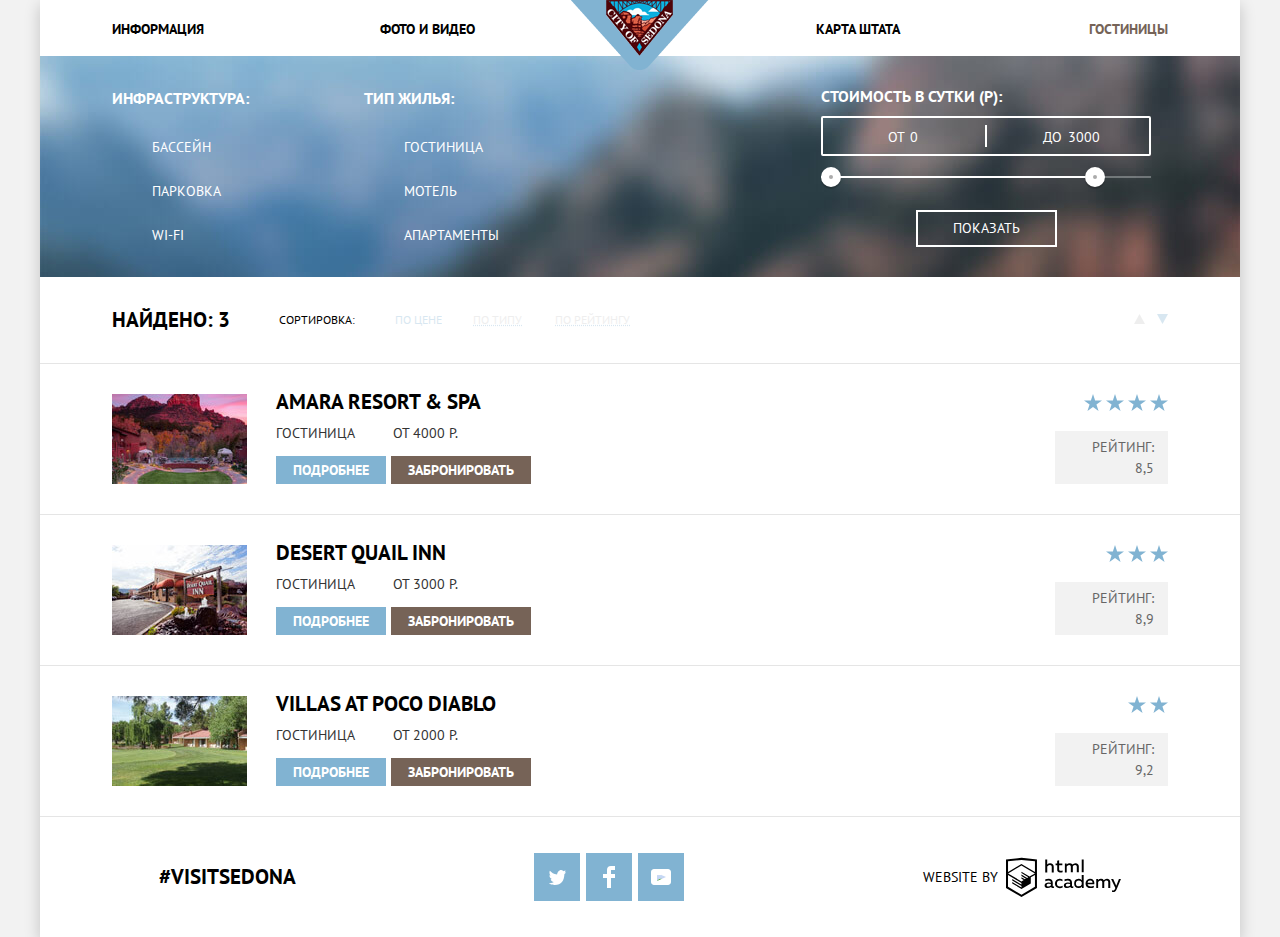
==== hotels.html @ 70ae292f "Декоративные элементы" ====
<!DOCTYPE html>
<html lang="ru">
  <head>
    <meta charset="utf-8">
    <title>HTML Academy: Седона</title>
    <link href="https://fonts.googleapis.com/css?family=PT+Sans:400,700&amp;subset=cyrillic" rel="stylesheet">
    <link href="css/normalize.css" rel="stylesheet">
    <link href="css/style.css" rel="stylesheet">
  </head>
  <body>
    <div class="body-wrapper">
      <header class="main-header">
        <nav class="header-navigation container">
          <div class="main-header-logo-container">
            <a class="main-header-logo" href="index.html">
              <img src="img/headerlogo.png" alt="Логотип Седона" width="138" height="70">
            </a>
          </div>
          <ul class="site-navigation">
            <li><a href="#infromation">Информация</a></li>
            <li><a href="#photo">Фото и видео</a></li>
            <li><a href="#map">Карта штата</a></li>
            <li class="site-navigation-current"><a href="hotels.html">Гостиницы</a></li>
          </ul>
        </nav>
      </header>

    <main class="container">
      <h1 class="visually-hidden">Поиск гостиницы</h1>

      <section class="hotel-filter">
        <h2 class="visually-hidden">Фильтр поиска отелей</h2>
        <form class="hotel-filter-form" action="https://echo.htmlacademy.ru" method="get">
          <fieldset>
            <legend>Инфраструктура:</legend>
            <ul>
              <li class="hotel-filter-option">
                <input class="filter-checkbox visually-hidden" type="checkbox" name="pool" id="filter-pool" checked>
                <label for="filter-pool">Бассейн</label>
              </li>
              <li class="hotel-filter-option">
                <input class="filter-checkbox visually-hidden" type="checkbox" name="parking" id="filter-parking">
                <label for="filter-parking">Парковка</label>
              </li>
              <li class="hotel-filter-option">
                <input class="filter-checkbox visually-hidden" type="checkbox" name="Wi-fi" id="filter-wifi">
                <label for="filter-wifi">Wi-fi</label>
              </li>
            </ul>
          </fieldset>
          <fieldset>
            <legend>Тип жилья:</legend>
            <ul>
              <li class="hotel-filter-option">
                <input class="filter-checkbox visually-hidden" type="checkbox" name="Hotel" id="filter-hotel" checked>
                <label for="filter-hotel">Гостиница</label>
              </li>
              <li class="hotel-filter-option">
                <input class="filter-checkbox visually-hidden" type="checkbox" name="Motel" id="filter-motel" checked>
                <label for="filter-motel">Мотель</label>
              </li>
              <li class="hotel-filter-option">
                <input class="filter-checkbox visually-hidden" type="checkbox" name="Apartments" id="filter-aps" checked>
                <label for="filter-aps">Апартаменты</label>
              </li>
            </ul>
          </fieldset>
          <div class="filter-range">
            <div class="filter-range-title">Стоимость в сутки (р):</div>
            <div class="price-controls">
              <label class="min-price">от <input type="text" name="min-price" value="0"></label>
              <label class="max-price">до <input type="text" name="max-price" value="3000"></label>
            </div>
            <div class="range-controls">
              <div class="scale">
                <div class="bar"></div>
              </div>
              <div class="range-toggle range-toggle-min"></div>
              <div class="range-toggle range-toggle-max"></div>
            </div>
            <button class="btn filter-form-btn" type="submit">Показать</button>
          </div>
        </form>
      </section>

      <section class="hotel-results">
        <div class="sorting-wrapper">
        <h2>Найдено: 3</h2>
        <p class="sorting">Сортировка:</p>
        <ul class="hotel-sorting">
          <li class="hotel-sorting-current"><a href="#">По цене</a></li>
          <li><a href="#">По типу</a></li>
          <li><a href="#">По рейтингу</a></li>
          <li><a class="updown" href="#"><svg xmlns="http://www.w3.org/2000/svg" width="11" height="10" viewBox="0 0 11 10"><path d="M5.5 0L0 10h11z"/></svg></a></li>
          <li><a class="updown hotel-sorting-current" href="#"><svg xmlns="http://www.w3.org/2000/svg" width="11" height="10" viewBox="0 0 11 10"><path d="M5.5 10L0 0h11"/></svg></a></li>
        </ul>
        </div>
        <ul class="hotel-results-list">
          <li class="hotel-results-item">
              <img src="img/amara.jpg" alt="Amara resort & spa" width="135" height="90">
              <div class="hotel-results-column">
              <h3 class="hotel-results-name"><a href="#">Amara resort & spa</a></h3>
              <p class="hotel-price">Гостиница <span class="hotel-results-price">от 4000 Р.</span></p>
              <a class="btn btn-info" href="#">Подробнее</a>
              <a class="btn btn-order" href="#">Забронировать</a>
            </div>
            <div class="hotel-results-column">
              <p class="rating">Рейтинг: 8,5</p>
              <ul class="stars">
                <li><img src="img/star.svg" alt="star" width="18" height="17"></li>
                <li><img src="img/star.svg" alt="star" width="18" height="17"></li>
                <li><img src="img/star.svg" alt="star" width="18" height="17"></li>
                <li><img src="img/star.svg" alt="star" width="18" height="17"></li>
              </ul>
            </div>
          </li>
          <li class="hotel-results-item">
              <img src="img/desertquail.jpg" alt="Desert quail inn" width="135" height="90">
            <div class="hotel-results-column">
              <h3 class="hotel-results-name"><a href="#">Desert quail inn</a></h3>
              <p class="hotel-price">Гостиница <span class="hotel-results-price">от 3000 Р.</span></p>
              <a class="btn btn-info" href="#">Подробнее</a>
              <a class="btn btn-order" href="#">Забронировать</a>
            </div>
            <div class="hotel-results-column">
              <p class="rating">Рейтинг: 8,9</p>
              <ul class="stars">
                <li><img src="img/star.svg" alt="star" width="18" height="17"></li>
                <li><img src="img/star.svg" alt="star" width="18" height="17"></li>
                <li><img src="img/star.svg" alt="star" width="18" height="17"></li>
              </ul>
            </div>
          </li>
          <li class="hotel-results-item">
              <img src="img/pocodiablo.jpg" alt="Villas at poco diablo" width="135" height="90">
            <div class="hotel-results-column">
              <h3 class="hotel-results-name"><a href="#">Villas at poco diablo</a></h3>
              <p class="hotel-price">Гостиница <span class="hotel-results-price">от 2000 Р.</span></p>
              <a class="btn btn-info" href="#">Подробнее</a>
              <a class="btn btn-order" href="#">Забронировать</a>
            </div>
            <div class="hotel-results-column">
              <p class="rating">Рейтинг: 9,2</p>
              <ul class="stars">
                <li><img src="img/star.svg" alt="star" width="18" height="17"></li>
                <li><img src="img/star.svg" alt="star" width="18" height="17"></li>
              </ul>
            </div>
          </li>
        </ul>
      </section>
    </main>

    <footer class="main-footer inner-footer">
      <div class="container">
      <div class="footer-item"><p class="footer-hashtag">#visitsedona</p></div>
      <div class="footer-social footer-item">
        <ul class="footer-social-list">
          <li><a class="btn social-btn" href="#"><span class="visually-hidden">twitter</span><svg xmlns="http://www.w3.org/2000/svg" xmlns:xlink="http://www.w3.org/1999/xlink" width="17" height="15" viewBox="0 0 17 15">
            <path d="M10.95.144c1.685-.496 2.984.27 3.577 1.179.673-.231 1.331-.481 2.011-.708a2.345 2.345 0 0 1-.857 1.768c.685.17 1.304-.491 1.304-.491-.169 1-1.006
             1.788-1.563 2.024-.231 6.75-3.175 11.217-10.077 11.082h-.446c-.41 0-4.164-.46-4.898-1.887 2.271.196 3.893-.422 4.693-1.177-.96-.3-2.679-.477-2.979-2.95.349.106.564.228
              1.19.119C1.705 8.247.374 7.53.448 5.33c.285.328 1.067.536 1.34.472C1.085 5.561-.182 2.442.894.85c1.818 1.854 3.735 3.606 7.152 3.773C8.254 2.33 9.183.793 10.95.144z"/></svg></a>
          </li>
          <li><a class="btn social-btn" href="#"><span class="visually-hidden">facebook</span><svg xmlns="http://www.w3.org/2000/svg" width="12" height="22" viewBox="0 0 12 22">
            <path d="M12 4V0H8a4 4 0 0 0-4 4v4H0v4h4v10h4V12h4V8H8V4h4z"/></svg></a>
          </li>
          <li>
            <a class="btn social-btn" href="#"><span class="visually-hidden">youtube</span><svg version="1.1" id="Layer_1" xmlns="http://www.w3.org/2000/svg"
               xmlns:xlink="http://www.w3.org/1999/xlink" x="0px" y="0px"
               width="20px" height="16px" viewBox="0 0 20 16" enable-background="new 0 0 20 16" xml:space="preserve">
            <image overflow="visible" enable-background="new    " width="20" height="16" xlink:href="youtube.png" >
            </image>
            <path d="M17,0H3C1.35,0,0,1.35,0,3v10c0,1.65,1.35,3,3,3h14c1.65,0,3-1.35,3-3V3C20,1.35,18.65,0,17,0z
               M6.027,11.998V4.002L15.014,8L6.027,11.998z"/>
            </svg></a>
          </li>
        </ul>
      </div>
      <div class"footer-item">
        <p class="footer-copyright">
        <b>Website by</b>
        <a class="main-footer-logo" href="https://htmlacademy.ru/intensive/htmlcss"><span class="visually-hidden">htmlacademy</span>
          <svg id="Layer_1" data-name="Layer 1" xmlns="http://www.w3.org/2000/svg" width="115" height="41" viewBox="0 0 108.08 36.85"><title>logo-htmlacademy-small1</title><path d="M44.61,26.88a2,2,0,0,0,.55-0.1v1.33a3.25,3.25,0,0,1-1.18.21,1.67,1.67,0,0,1-1.67-1,4.84,4.84,0,0,1-3.14,1.08c-1.51,0-2.91-.83-2.91-2.55,0-2.13,2-2.79,3.71-2.79a11.08,11.08,0,0,1,2.17.25v-0.3c0-1-.76-1.77-2.19-1.77a7.42,7.42,0,0,0-3,.64v-1.7a10.21,10.21,0,0,1,3.19-.55c2.36,0,3.81,1.12,3.81,3.65v3a0.54,0.54,0,0,0,.49.59h0.17Zm-6.44-1.13A1.35,1.35,0,0,0,39.63,27h0.11a3.39,3.39,0,0,0,2.41-1V24.58a9.72,9.72,0,0,0-1.81-.21c-1,0-2.16.33-2.16,1.38h0Zm12.36-6.11a5,5,0,0,1,2.57.64V22a4.08,4.08,0,0,0-2.3-.7,2.75,2.75,0,1,0,0,5.49,5,5,0,0,0,2.43-.64v1.71a6.27,6.27,0,0,1-2.76.57A4.21,4.21,0,0,1,46,24.51q0-.21,0-0.41a4.32,4.32,0,0,1,4.18-4.46h0.38Zm12.17,7.24a2,2,0,0,0,.55-0.1v1.33a3.25,3.25,0,0,1-1.18.21,1.67,1.67,0,0,1-1.67-1,4.84,4.84,0,0,1-3.14,1.08c-1.51,0-2.91-.83-2.91-2.55,0-2.13,2-2.79,3.71-2.79a11.08,11.08,0,0,1,2.17.25v-0.3c0-1-.76-1.77-2.19-1.77a7.42,7.42,0,0,0-3,.64v-1.7a10.21,10.21,0,0,1,3.19-.55c2.36,0,3.81,1.12,3.81,3.65v3a0.54,0.54,0,0,0,.49.59h0.17Zm-6.44-1.13A1.35,1.35,0,0,0,57.73,27h0.11a3.39,3.39,0,0,0,2.41-1V24.58a9.72,9.72,0,0,0-1.81-.21c-1.06,0-2.16.33-2.16,1.38h0ZM73,16V28.2H71.35V26.88a3.88,3.88,0,0,1-3.19,1.54,4.4,4.4,0,0,1,0-8.78,3.81,3.81,0,0,1,3,1.3V16H73Zm-4.53,5.22a2.76,2.76,0,1,0,0,5.52A2.86,2.86,0,0,0,71.15,25V23A2.91,2.91,0,0,0,68.49,21.27ZM79,19.64c3.31,0,4.46,2.68,3.92,5.09H76.7c0.21,1.5,1.67,2.11,3.19,2.11a6.11,6.11,0,0,0,2.64-.59v1.6a7.14,7.14,0,0,1-3,.57C77,28.42,74.78,27,74.78,24a4.18,4.18,0,0,1,4-4.39H79Zm0.09,1.54a2.28,2.28,0,0,0-2.44,2.1v0.06H81.3A2,2,0,0,0,79.13,21.18Zm5.73,7V19.87h1.65v1a3.81,3.81,0,0,1,2.78-1.27A2.86,2.86,0,0,1,91.89,21a4.12,4.12,0,0,1,2.91-1.33A3.06,3.06,0,0,1,98,23V28.2h-1.9V23.05a1.59,1.59,0,0,0-1.42-1.75H94.42a2.8,2.8,0,0,0-2.07,1.12V28.2h-1.9V23.05A1.59,1.59,0,0,0,89,21.31H88.8a3,3,0,0,0-2.21,1.29v5.63H84.86Zm21.31-8.33h1.9l-3.91,9.46c-0.9,2.17-2.09,2.86-3.35,2.86a4.76,4.76,0,0,1-1.1-.14V30.46a2.86,2.86,0,0,0,.85.12c0.9,0,1.58-.64,2.07-1.9l0.17-.42-4-8.4h2l2.86,6.29ZM38.73,1.46V6.22a3.81,3.81,0,0,1,2.7-1.14,3.25,3.25,0,0,1,3.44,3.4v5.15H43V8.72a1.81,1.81,0,0,0-1.61-2h-0.3a2.93,2.93,0,0,0-2.32,1.39v5.52h-1.9V1.46h1.9ZM49.94,2.31v3h3V6.91h-3v3.81c0,1.1.5,1.46,1.58,1.46a4.49,4.49,0,0,0,1.69-.33v1.6A6.8,6.8,0,0,1,51,13.8a2.55,2.55,0,0,1-2.86-2.74V6.89H46.58V5.26h1.5V2.74Zm5.4,11.31V5.28H57v1A3.81,3.81,0,0,1,59.77,5a2.86,2.86,0,0,1,2.6,1.33A4.12,4.12,0,0,1,65.28,5,3.06,3.06,0,0,1,68.44,8.4v5.21h-1.9V8.46a1.59,1.59,0,0,0-1.42-1.75H64.89a2.8,2.8,0,0,0-2.07,1.12v5.78h-1.9V8.46A1.59,1.59,0,0,0,59.5,6.71H59.27A3,3,0,0,0,57.06,8v5.63H55.34ZM71.17,1.45H73V13.6H71.17V1.45ZM14.71,0H14.55L0,1.54V28.21l14.55,8.66,14.55-8.66V1.54Zm12.5,27.1L14.55,34.64,1.9,27.12V16.18l12.59,7.5V25L5.86,19.9v1.31l8.68,5.21v1.39L5.87,22.65V24l8.68,5.21,8.75-5.24V18.31L27.2,16V27.12Zm0-12.53-3.48,2-1.6,1L14.51,13v1.31L21,18.23H21l-0.14.09-1,.54-5.37-3.2V17l4.24,2.52-1,.67-3.2-1.9v1.31l2.1,1.24L14.5,22.1,2,14.65,14.51,7.11Zm0-1.32L14.49,5.76,1.91,13.25v-10L14.56,1.92,27.21,3.25v10h0Z" transform="translate(0 -0.02)"/>
        </a>
      </p>
    </div>
    </div>
    </footer>
  </div>
  </body>
</html>
---- css/style.css ----
body {
    margin: 0;
    padding: 0;
    font-family: "PT Sans", Arial, sans-serif;
    font-size: 14px;
    line-height: 21px;
    font-weight: 700;
    color: #333333;
    text-transform: uppercase;
    background-color: #f2f2f2;
}

a {
    text-decoration: none;
}

.visually-hidden:not(:focus):not(:active),
input[type="checkbox"].visually-hidden,
input[type="radio"].visually-hidden {
    position: absolute;
    width: 1px;
    height: 1px;
    margin: -1px;
    border: 0;
    padding: 0;
    white-space: nowrap;
    -webkit-clip-path: inset(100%);
            clip-path: inset(100%);
    clip: rect(0 0 0 0);
    overflow: hidden;
}

.body-wrapper {
    background-color: #ffffff;
    width: 1200px;
    margin: 0 auto;
    -webkit-box-shadow: 0px 5px 15px 0px rgba(0, 1, 1, 0.2);
            box-shadow: 0px 5px 15px 0px rgba(0, 1, 1, 0.2);
}

.header-navigation {
    font-size: 14px;
    line-height: 26px;
    color: #000000;
    background-color: #ffffff;
}

.site-navigation {
    list-style: none;
}

.site-navigation a {
    color: #000000;
}

.site-navigation a:hover {
    color: #81b3d2;
}

.site-navigation a:active {
    color: #cacaca;
}

.main-background {
    background-image: url("../img/sedona-mountains-shape.png"), url("../img/sedona-mountains.jpg");
    background-repeat: no-repeat;
    background-position: bottom, 0 -56px;
    padding-bottom: 74px;
}

.features {
    font-weight: normal;
}

.features-list,
.feature-item-list {
    list-style: none;
}

.feature-item,
.features-head {
    text-align: center;
}



.features h3 {
    font-size: 21px;
    line-height: 21px;
    color: #000000;
    font-weight: bold;
    text-align: center;
}

.features-title p:first-child {
    font-weight: bold;
    font-size: 21px;
    line-height: 26px;
    color: #000000;
}


.search-form {
    background-color: #ffffff;
}

.search-form p {
    text-align: center;
    line-height: 24px;
    font-weight: normal;
}

.search-form-head {
    font-size: 30px;
    line-height: 36px;
    color: #000000;
    font-weight: bold;
}

.search-form form {
    font-size: 14px;
    line-height: 26px;
    color: #000000;
    background-color: #ffffff;
}

.btn {
    font-size: 21px;
    line-height: 26px;
    color: #ffffff;
    text-align: center;
    vertical-align: middle;
    font-weight: bold;
    border: none;
    background-color: #766357;
    text-transform: uppercase;
}

.btn:hover {
    background-color: #604e44;
}

.btn:active {
    background-color: #503e34;
    color: #857871;
}

.search-form-btn {
    background-color: #81b3d2;
    padding-left: 196px;
    padding-right: 197px;
    padding-top: 18px;
    padding-bottom: 16px;
    margin-top: 24px;
    width: 100%;
}

.search-form-btn:hover {
    background-color: #669ec1;
}

.search-form-btn:active {
    background-color: #5596be;
    color: #88b6d0;
}

.search-form input {
    font: inherit;
    border: none;
    background-color: #f2f2f2;
}

.search-form input:hover {
    background-color: #ebebeb;
}

.search-form input:focus {
    background-color: #ffffff;
    border: 2px solid #e5e5e5
}

input::-webkit-input-placeholder {
    color: #000000;
    text-transform: uppercase;
}

input:-ms-input-placeholder {
    color: #000000;
    text-transform: uppercase;
}

input::-ms-input-placeholder {
    color: #000000;
    text-transform: uppercase;
}

input::placeholder {
    color: #000000;
    text-transform: uppercase;
}

.main-footer {
    font-weight: normal;
}

.footer-hashtag {
    font-size: 21px;
    line-height: 26px;
    color: #000000;
    font-weight: bold;
    margin: 0;
}

.footer-social {
    text-align: center;
}

.footer-social ul {
    list-style: none;
}

.social-btn {
    display: -webkit-box;
    display: -ms-flexbox;
    display: flex;
    -webkit-box-align: center;
        -ms-flex-align: center;
            align-items: center;
    -webkit-box-pack: center;
        -ms-flex-pack: center;
            justify-content: center;
    width: 46px;
    height: 48px;
    background-color: #81b3d2;
}

.social-btn:hover {
    background-color: #669ec1;
}

.social-btn:active {
    background-color: #5596be;
}

.social-btn svg {
    fill: #ffffff;
}

.social-btn:active svg {
    fill: #88b6d0;
}

.main-footer-logo svg {
    margin-bottom: -8px;
}

.main-footer-logo:hover svg {
    fill: #81b3d2;
}

.main-footer-logo:active svg {
    fill: #cacaca;
}

.footer-copyright  {
    display: -webkit-box;
    display: -ms-flexbox;
    display: flex;
    -webkit-box-align: center;
        -ms-flex-align: center;
            align-items: center;
    font-size: 14px;
    line-height: 26px;
    color: #000000;
    margin: 0;
    padding: 0;
}


/* Страница отелей */


.site-navigation-current a {
    color: #756357;
}

.hotel-results-list a {
    color: #000000;
}

.hotel-filter form {
    background-color: #49545a;
    background-image: url("../img/filter-background.jpg");
    background-repeat: no-repeat;
    color: #ffffff;
    font-size: 14px;
    line-height: 21px;
}

.hotel-filter ul,
.hotel-results ul {
    list-style: none;
}

.hotel-filter fieldset{
    border: none;
    padding: 0;
    margin: 0;
}

.filter-form-btn {
    display: block;
    color: #ffffff;
    font-size: 14px;
    line-height: 21px;
    font-weight: normal;
    background-color: transparent;
    border: 2px solid #ffffff;
    padding: 6px 35px;
    margin: 0 auto;
}

.filter-form-btn:hover,
.filter-form-btn:active {
    color: #000000;
    background-color: #ffffff;
}

.hotel-filter {
    font-weight: normal;
}

.hotel-filter legend {
    font-size: 16px;
    line-height: 21px;
    font-weight: bold;
}

.hotel-results {
    font-weight: normal;
}

.hotel-results h2,
.hotel-results h3 {
    font-size: 21px;
    line-height: 26px;
    color: #000000;
}

.hotel-sorting li {
    font-size: 12px;
    line-height: 18px;
    font-weight: normal;
}

.sorting {
    font-size: 12px;
    line-height: 18px;
    font-weight: normal;
    color: #000000;
    margin: 0;
    margin-left: 49px;
}

.hotel-sorting a {
    color: #cacaca;
    opacity: 30%;
    text-decoration: underline;
    -webkit-text-decoration-color: #81b3d2;
            text-decoration-color: #81b3d2;
    -webkit-text-decoration-style: dotted;
            text-decoration-style: dotted;
}

.hotel-sorting-current a {
    color: #81b3d2;
    text-decoration: none;
}

.hotel-sorting svg {
    fill: #cacaca;
}

.hotel-sorting-current svg {
    fill: #81b3d2;
}

.updown:hover svg {
    fill: #000000;
}

.updown:active svg {
    fill: #81b3d2;
}

.hotel-results a:hover {
    color: #81b3d2;
}

.hotel-sorting a:active {
    color: #000000;
    text-decoration: none;
}

.rating {
    font-size: 14px;
    line-height: 21px;
    color: #666666;
}

.hotel-results-name a:hover {
    color: #81b3d2;
}

.hotel-results-name a:active {
    color: #cacaca;
}

.hotel-results-item .btn-info {
    font-size: 14px;
    line-height: 21px;
    color: #ffffff;
    background-color: #81b3d2;
    padding: 4px 17px 3px 17px;
}

.hotel-results-item .btn-order {
    font-size: 14px;
    line-height: 21px;
    background-color: #766357;
    color: #ffffff;
    padding: 4px 17px 3px 17px;
}

.hotel-results-item .btn-info:hover {
    background-color: #669ec1;
    color: #ffffff;
}

.hotel-results-item .btn-info:active {
    background-color: #5596be;
    color: #88b6d0;
}

.hotel-results-item .btn-order:hover {
    background-color: #604e44;
    color: #ffffff;
}

.hotel-results-item .btn-order:active {
    background-color: #503e34;
    color: #857871;
}


/* Главная страница сетки */


.container {
    width: 1200px;
    margin: 0 auto;
    padding: 0;
}

.body-wrapper {
    background-color: #ffffff;
    width: 1200px;
    margin: 0 auto;
    -webkit-box-shadow: 0px 5px 15px 0px rgba(0, 1, 1, 0.2);
            box-shadow: 0px 5px 15px 0px rgba(0, 1, 1, 0.2);
}

.site-navigation {
    display: -webkit-box;
    display: -ms-flexbox;
    display: flex;
    padding-left: 72px;
    padding-right: 72px;
}

.site-navigation li {
    width: 240px;
    text-align: left;
}

.site-navigation li:last-child,
.site-navigation li:nth-child(3) {
    text-align: right;
}

.site-navigation li:first-child,
.site-navigation li:nth-child(3) {
    margin-right: 28px;
}

.site-navigation li:nth-child(2) {
    margin-right: auto;
}

.site-navigation li:nth-child(3) {
    margin-left: auto;
}

.main-header-logo-container {
    margin-left: 531px;
    margin-bottom: -76px;
}

.main-background img {
    margin-left: 371px;
    margin-top: 76px;
}

.features-title {
    margin: 0 354px;
    margin-bottom: 55px;
    margin-top: 62px;
}

.features-title .features-head:first-child {
    margin-bottom: 35px;
}

.features-list {
    display: -webkit-box;
    display: -ms-flexbox;
    display: flex;
    -ms-flex-wrap: wrap;
        flex-wrap: wrap;
    -webkit-box-align: stretch;
        -ms-flex-align: stretch;
            align-items: stretch;
    -ms-flex-line-pack: stretch;
        align-content: stretch;
    margin: 0;
    padding: 0;

}

.feature-item {
    width: 400px;
}

.features-list p {
    text-align: center;
    padding-left: 48px;
    padding-right: 49px;
}

.features-img {
    width: 800px;
    height: 256px;
}

.feature-item-inside img {
    width: 74px;
    height: 70px;
}

.features-list li:first-child,
.features-list li:nth-child(7) {
    background-color: #81b3d2;
    color: #ffffff;
    padding-top: 30px;
}

.features-list li:nth-child(8),
.features-list li:nth-child(9),
.features-list li:nth-child(10) {
    padding-top: 35px;
    padding-bottom: 46px;
    background-color: #f2f2f2;
}

.features-list li:first-child h3,
.features-list li:nth-child(7) h3{
    color: #ffffff;
}

.features-list li:nth-child(3),
.features-list li:nth-child(4),
.features-list li:nth-child(5) {
    background-color: #ffffff;
    padding-top: 47px;
    padding-bottom: 74px;
}

.feature-item:nth-child(8) p,
.feature-item:nth-child(9) p,
.feature-item:nth-child(10) p {
    padding-left: 65px;
    padding-right: 65px;
}

.search-form-title {
    margin: 0 380px;
    margin-top: 54px;
    margin-bottom: 50px;
}

.search-hotel-btn {
    margin-left: 316px;
    margin-right: 316px;
    padding-left: 138px;
    padding-right: 138px;
    padding-top: 32px;
    padding-bottom: 30px;
}

.search-form-hotels {
    position: absolute;
    display: -webkit-box;
    display: -ms-flexbox;
    display: flex;
    -webkit-box-orient: horizontal;
    -webkit-box-direction: normal;
        -ms-flex-direction: row;
            flex-direction: row;
    -webkit-box-pack: justify;
        -ms-flex-pack: justify;
            justify-content: space-between;
    -ms-flex-wrap: wrap;
        flex-wrap: wrap;
    left: 316px;
    padding: 55px;
    width: 458px;
}

.search-form-hotels p {
    font-weight: bold;
    text-align: left;
}

.search-form-container {
    position: relative;
}

.search-form-item {
    margin: 0;
    margin-bottom: 30px;
}

.search-form-item label,
.search-form-item input {
    display: inline-block;
}

.search-form-item:nth-child(1) label,
.search-form-item:nth-child(2) label,
.search-form-item:nth-child(3) label {
    width: 112px;
}

.search-form-item:nth-child(4) label {
    width: 38px;
    margin-right: 27px;
    margin-left: 50px;
}

.search-form-item input {
    padding: 7px 13px;
}

.search-form-item:first-child,
.search-form-item:nth-child(2) {
    width: 100%;
}

.search-form-item:nth-child(3),
.search-form-item:nth-child(4) {
    width: 50%;
}

.search-form-item input[type="text"] {
    width: 346px;
    -webkit-box-sizing: border-box;
            box-sizing: border-box;
}

.search-form-item input[type="number"] {
    width: 114px;
    -webkit-box-sizing: border-box;
            box-sizing: border-box;
    text-align: center;
}

.map {
    background-image: url("../img/map.jpg");
    background-repeat: no-repeat;
    width: 1200px;
    min-height: 593px;
    background-position: -40px -154px;
}

.main-footer .container {
    display: -webkit-box;
    display: -ms-flexbox;
    display: flex;
    -ms-flex-pack: distribute;
        justify-content: space-around;
    -webkit-box-align: center;
        -ms-flex-align: center;
            align-items: center;
    -ms-flex-line-pack: center;
        align-content: center;
}

.main-footer {
    position: relative;
    z-index: 2;
    background-color: rgba(255, 255, 255, 0.9);
    padding-top: 36px;
    padding-bottom: 36px;
    margin-top: -120px;
}

.inner-footer {
    position: static;
    z-index: 1;
    background-color: rgba(255, 255, 255, 1);

    margin-top: auto;

}

.footer-social ul {
    display: -webkit-box;
    display: -ms-flexbox;
    display: flex;
    width: 150px;
    -webkit-box-pack: justify;
        -ms-flex-pack: justify;
            justify-content: space-between;
    -ms-flex-wrap: wrap;
        flex-wrap: wrap;
    margin: 0 auto;
    padding: 0;
}

.footer-copyright b {
    font-weight: normal;
    margin-right: 8px;
}

/* Страница отелей сетки */

.hotel-filter-form {
    display: -webkit-box;
    display: -ms-flexbox;
    display: flex;
    -webkit-box-align: center;
        -ms-flex-align: center;
            align-items: center;
    padding: 30px 72px;
}

.hotel-filter-form fieldset:first-child {
    margin-right: 115px;
}

.hotel-filter-form fieldset:nth-child(2) {
    margin-right: 322px;
}

.hotel-filter-form ul {
    margin: 0;
    margin-top: 28px;
}

.hotel-filter-option {
    margin-bottom: 23px;
}

.hotel-filter-option:nth-child(3),
.hotel-filter-option:nth-child(6) {
    margin: 0;
}

.filter-range {
    width: 330px;
}

.filter-range-title {
  margin-bottom: 9px;
  font-weight: bold;
  font-size: 16px;
  line-height: 21px;
}

.price-controls {
  position: relative;
  height: 36px;
  font-size: 0;
  margin-bottom: 20px;
  border: 2px solid #ffffff;
  border-radius: 2px;
}

.price-controls::after {
  content: "";
  position: absolute;
  top: 50%;
  left: 50%;
  width: 2px;
  height: 22px;
  background: #ffffff;
  -webkit-transform: translate(-50%, -50%);
      -ms-transform: translate(-50%, -50%);
          transform: translate(-50%, -50%);
}

.price-controls label {
  display: inline-block;
  font-size: 14px;
  line-height: 38px;
  vertical-align: top;
  cursor: pointer;
}

.price-controls .min-price,
.price-controls .max-price {
  width: 90px;
  padding-left: 65px;
}

.price-controls input {
  width: 50px;
  margin: 0;
  color: inherit;
  background: none;
  border: none;
}

.range-controls {
  position: relative;
  margin-bottom: 32px;
}

.range-controls .scale {
  height: 2px;
  background: rgba(255, 255, 255, 0.3);
}

.range-controls .bar {
  width: 80%;
  height: 2px;
  background: #ffffff;
}

.range-toggle {
  position: absolute;
  top: -9px;
  width: 4px;
  height: 4px;
  background: #ababab;
  border: 8px solid #ffffff;
  border-radius: 50%;
  -webkit-box-shadow: 0 2px 1px 0 rgba(0, 1, 1, 0.2);
          box-shadow: 0 2px 1px 0 rgba(0, 1, 1, 0.2);
  cursor: pointer;
}

.range-toggle:hover {
  background: #1c4f80;
}

.range-toggle-min {
  left: 0;
}

.range-toggle-max {
  left: 80%;
}

.sorting-wrapper {
    display: -webkit-box;
    display: -ms-flexbox;
    display: flex;
    -webkit-box-align: center;
        -ms-flex-align: center;
            align-items: center;
    margin: 30px 72px;
}

.hotel-sorting  {
    display: -webkit-box;
    display: -ms-flexbox;
    display: flex;
    padding: 0;
    margin: 0;
    margin-left: 40px;
    -webkit-box-align: center;
        -ms-flex-align: center;
            align-items: center;
}

.hotel-sorting li:nth-child(2) {
    margin-left: 31px;
}

.hotel-sorting li:nth-child(3) {
    margin-left: 33px;
}

.hotel-sorting li:nth-child(4 ) {
    margin-left: 504px;
}

.hotel-sorting li:nth-child(5) {
    margin-left: 12px;
}

.hotel-results-list {
    display: -webkit-box;
    display: -ms-flexbox;
    display: flex;
    -webkit-box-orient: vertical;
    -webkit-box-direction: normal;
        -ms-flex-direction: column;
            flex-direction: column;
    margin: 0px;
    padding: 0px;
}

.hotel-results-item {
    position: relative;
    border-top: 1px solid #e5e5e5;
    padding: 30px 72px 30px 72px;
    display: -webkit-box;
    display: -ms-flexbox;
    display: flex;
    -webkit-box-pack: justify;
        -ms-flex-pack: justify;
            justify-content: space-between;
}

.hotel-results-column:nth-child(2) {
    display: -webkit-box;
    display: -ms-flexbox;
    display: flex;
    -webkit-box-orient: horizontal;
    -webkit-box-direction: normal;
        -ms-flex-direction: row;
            flex-direction: row;
    -ms-flex-wrap: wrap;
        flex-wrap: wrap;
    -ms-flex-line-pack: justify;
        align-content: space-between;
    width: 260px;
    margin-right: 490px;
}

.hotel-results-column:nth-child(3) {
    display: -webkit-box;
    display: -ms-flexbox;
    display: flex;
    -webkit-box-orient: vertical;
    -webkit-box-direction: normal;
        -ms-flex-direction: column;
            flex-direction: column;
    -webkit-box-pack: justify;
        -ms-flex-pack: justify;
            justify-content: space-between;
    text-align: right;
    width: 113px;
}

.hotel-results-column ul {
    padding: 0;
    margin: 0;
}

.stars {
    -webkit-box-ordinal-group: 0;
        -ms-flex-order: -1;
            order: -1;
}

.stars li {
    display: inline-block;
    vertical-align: baseline;
}

.hotel-results-item:last-child {
    border-bottom: 1px solid #e5e5e5;
}

.hotel-results h2,
.hotel-results-item h3,
.hotel-results-item p {
    margin: 0;
}

.hotel-results-item h3 {
    margin-top: -5px;
}

.hotel-price {
    padding-bottom: 5px;
}

.hotel-results-price {
    padding-left: 35px;
}

.btn-info {
    margin-right: 5px;
}

.rating {
    padding-left: 16px;
    padding-right: 14px;
    padding-top: 6px;
    padding-bottom: 5px;
    background-color: #f2f2f2;
}
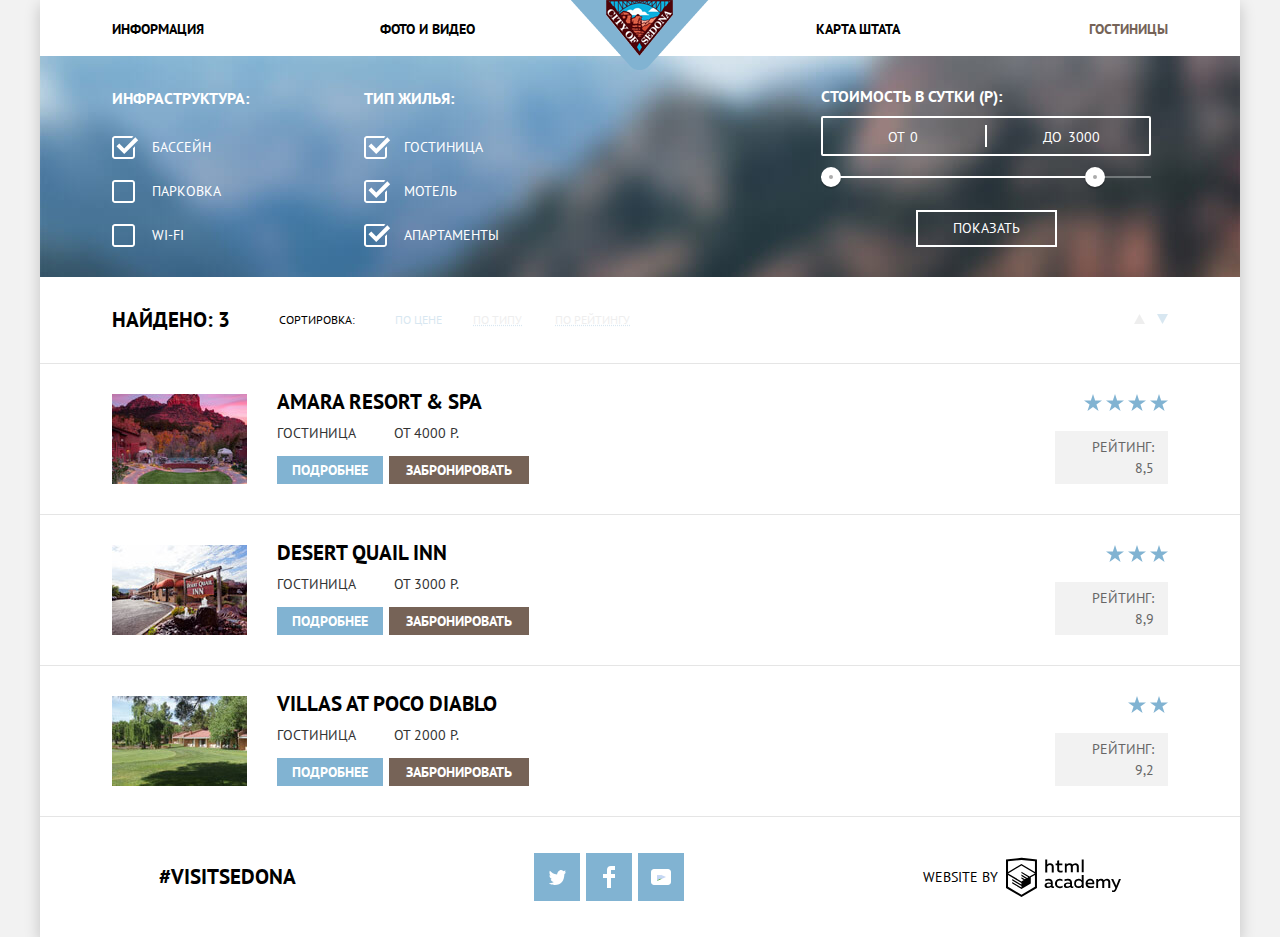
==== commit 218843e4: "Оформление контента" ====
--- a/hotels.html
+++ b/hotels.html
@@ -35,16 +35,25 @@
             <legend>Инфраструктура:</legend>
             <ul>
               <li class="hotel-filter-option">
-                <input class="filter-checkbox visually-hidden" type="checkbox" name="pool" id="filter-pool" checked>
-                <label for="filter-pool">Бассейн</label>
-              </li>
-              <li class="hotel-filter-option">
-                <input class="filter-checkbox visually-hidden" type="checkbox" name="parking" id="filter-parking">
-                <label for="filter-parking">Парковка</label>
-              </li>
-              <li class="hotel-filter-option">
-                <input class="filter-checkbox visually-hidden" type="checkbox" name="Wi-fi" id="filter-wifi">
-                <label for="filter-wifi">Wi-fi</label>
+                <label class="checkbox-label" for="pool">
+                  <input class="filter-checkbox visually-hidden" type="checkbox" name="pool" id="pool" checked>
+                  <span class="checkbox-indicator"></span>
+                  Бассейн
+                </label>
+              </li>
+              <li class="hotel-filter-option">
+                <label class="checkbox-label" for="parking">
+                  <input class="filter-checkbox visually-hidden" type="checkbox" name="parking" id="parking">
+                  <span class="checkbox-indicator"></span>
+                  Парковка
+                </label>
+              </li>
+              <li class="hotel-filter-option">
+                <label class="checkbox-label" for="wifi">
+                  <input class="filter-checkbox visually-hidden" type="checkbox" name="wi-fi" id="wifi">
+                  <span class="checkbox-indicator"></span>
+                  Wi-fi
+                </label>
               </li>
             </ul>
           </fieldset>
@@ -52,16 +61,25 @@
             <legend>Тип жилья:</legend>
             <ul>
               <li class="hotel-filter-option">
-                <input class="filter-checkbox visually-hidden" type="checkbox" name="Hotel" id="filter-hotel" checked>
-                <label for="filter-hotel">Гостиница</label>
-              </li>
-              <li class="hotel-filter-option">
-                <input class="filter-checkbox visually-hidden" type="checkbox" name="Motel" id="filter-motel" checked>
-                <label for="filter-motel">Мотель</label>
-              </li>
-              <li class="hotel-filter-option">
-                <input class="filter-checkbox visually-hidden" type="checkbox" name="Apartments" id="filter-aps" checked>
-                <label for="filter-aps">Апартаменты</label>
+                <label class="checkbox-label" for="hotel">
+                  <input class="filter-checkbox visually-hidden" type="checkbox" name="hotel" id="hotel" checked>
+                  <span class="checkbox-indicator"></span>
+                  Гостиница
+                </label>
+              </li>
+              <li class="hotel-filter-option">
+                <label class="checkbox-label" for="motel">
+                  <input class="filter-checkbox visually-hidden" type="checkbox" name="motel" id="motel" checked>
+                  <span class="checkbox-indicator"></span>
+                  Мотель
+                </label>
+              </li>
+              <li class="hotel-filter-option">
+                <label class="checkbox-label" for="aps">
+                  <input class="filter-checkbox visually-hidden" type="checkbox" name="apartments" id="aps" checked>
+                  <span class="checkbox-indicator"></span>
+                  Апартаменты
+                </label>
               </li>
             </ul>
           </fieldset>
@@ -156,16 +174,15 @@
       <div class="footer-item"><p class="footer-hashtag">#visitsedona</p></div>
       <div class="footer-social footer-item">
         <ul class="footer-social-list">
-          <li><a class="btn social-btn" href="#"><span class="visually-hidden">twitter</span><svg xmlns="http://www.w3.org/2000/svg" xmlns:xlink="http://www.w3.org/1999/xlink" width="17" height="15" viewBox="0 0 17 15">
+          <li><a class="btn social-btn" href="#twitter"><span class="visually-hidden">twitter</span><svg xmlns="http://www.w3.org/2000/svg" xmlns:xlink="http://www.w3.org/1999/xlink" width="17" height="15" viewBox="0 0 17 15">
             <path d="M10.95.144c1.685-.496 2.984.27 3.577 1.179.673-.231 1.331-.481 2.011-.708a2.345 2.345 0 0 1-.857 1.768c.685.17 1.304-.491 1.304-.491-.169 1-1.006
              1.788-1.563 2.024-.231 6.75-3.175 11.217-10.077 11.082h-.446c-.41 0-4.164-.46-4.898-1.887 2.271.196 3.893-.422 4.693-1.177-.96-.3-2.679-.477-2.979-2.95.349.106.564.228
               1.19.119C1.705 8.247.374 7.53.448 5.33c.285.328 1.067.536 1.34.472C1.085 5.561-.182 2.442.894.85c1.818 1.854 3.735 3.606 7.152 3.773C8.254 2.33 9.183.793 10.95.144z"/></svg></a>
           </li>
-          <li><a class="btn social-btn" href="#"><span class="visually-hidden">facebook</span><svg xmlns="http://www.w3.org/2000/svg" width="12" height="22" viewBox="0 0 12 22">
+          <li><a class="btn social-btn" href="#facebook"><span class="visually-hidden">facebook</span><svg xmlns="http://www.w3.org/2000/svg" width="12" height="22" viewBox="0 0 12 22">
             <path d="M12 4V0H8a4 4 0 0 0-4 4v4H0v4h4v10h4V12h4V8H8V4h4z"/></svg></a>
           </li>
-          <li>
-            <a class="btn social-btn" href="#"><span class="visually-hidden">youtube</span><svg version="1.1" id="Layer_1" xmlns="http://www.w3.org/2000/svg"
+          <li><a class="btn social-btn" href="#youtube"><span class="visually-hidden">youtube</span><svg version="1.1" id="Layer_1" xmlns="http://www.w3.org/2000/svg"
                xmlns:xlink="http://www.w3.org/1999/xlink" x="0px" y="0px"
                width="20px" height="16px" viewBox="0 0 20 16" enable-background="new 0 0 20 16" xml:space="preserve">
             <image overflow="visible" enable-background="new    " width="20" height="16" xlink:href="youtube.png" >
--- a/css/style.css
+++ b/css/style.css
@@ -134,6 +134,7 @@
     border: none;
     background-color: #766357;
     text-transform: uppercase;
+    cursor: pointer;
 }
 
 .btn:hover {
@@ -176,7 +177,7 @@
 
 .search-form input:focus {
     background-color: #ffffff;
-    border: 2px solid #e5e5e5
+    outline: 2px solid #e5e5e5
 }
 
 input::-webkit-input-placeholder {
@@ -421,7 +422,7 @@
     line-height: 21px;
     color: #ffffff;
     background-color: #81b3d2;
-    padding: 4px 17px 3px 17px;
+    padding: 4px 15px 3px 15px;
 }
 
 .hotel-results-item .btn-order {
@@ -671,17 +672,96 @@
     width: 50%;
 }
 
-.search-form-item input[type="text"] {
+.search-form-item .in-out-date {
     width: 346px;
     -webkit-box-sizing: border-box;
             box-sizing: border-box;
-}
-
-.search-form-item input[type="number"] {
+            padding-right: 38px;
+}
+
+.search-form-item {
+    position: relative;
+}
+
+.calendar-in {
+    position: absolute;
+    top: 8px;
+    right: 9px;
+    cursor: pointer;
+}
+
+.calendar-out {
+    position: absolute;
+    top: 8px;
+    right: 9px;
+    cursor: pointer;
+}
+
+.calendar-in svg,
+.calendar-out svg {
+    fill: #cacaca;
+}
+
+.calendar-in:hover svg,
+.calendar-out:hover svg {
+    fill: #000000;
+}
+
+.calendar-in:active svg,
+.calendar-out:active svg {
+    fill: #81b3d2;
+}
+
+.search-form-item .amount {
     width: 114px;
     -webkit-box-sizing: border-box;
             box-sizing: border-box;
     text-align: center;
+    padding-left: 37px;
+    padding-right: 37px;
+}
+
+.search-form-minus {
+    position: absolute;
+    width: 12px;
+    height: 3px;
+    bottom: 17px;
+    right: 90px;
+    background-color: #a9a9a9;
+    cursor: pointer;
+}
+
+.search-form-plus {
+  position: absolute;
+  width: 11px;
+  height: 3px;
+  bottom: 17px;
+  right: 15px;
+  background-color: #a9a9a9;
+  cursor: pointer;
+}
+
+.search-form-plus::after {
+  content: "";
+  position: absolute;
+  width: 3px;
+  height: 11px;
+  top: -4px;
+  right: 4px;
+  background-color: #a9a9a9;
+  cursor: pointer;
+}
+
+.search-form-minus:hover,
+.search-form-plus:hover,
+.search-form-plus:hover::after {
+    background-color: #000000;
+}
+
+.search-form-minus:active,
+.search-form-plus:active,
+.search-form-plus:active::after {
+    background-color: #81b3d2;
 }
 
 .map {
@@ -776,100 +856,151 @@
     margin: 0;
 }
 
+
+.checkbox-label {
+    position: relative;
+}
+
+.checkbox-label input[type="checkbox"] + .checkbox-indicator {
+    position: absolute;
+    background-image: url("../img/filter-checkbox-off.svg");
+    background-repeat: no-repeat;
+    width: 27px;
+    height: 23px;
+    top: -2px;
+    left: -40px;
+}
+
+.checkbox-label input[type="checkbox"]:checked + .checkbox-indicator {
+    position: absolute;
+    background-image: url("../img/filter-checkbox-on.svg");
+    background-repeat: no-repeat;
+    width: 27px;
+    height: 23px;
+    top: -2px;
+    left: -40px;
+}
+
+.checkbox-label input[type="checkbox"]:disabled + .checkbox-indicator {
+    position: absolute;
+    background-image: url("../img/filter-checkbox-off-disabled.svg");
+    background-repeat: no-repeat;
+    width: 27px;
+    height: 23px;
+    top: -2px;
+    left: -40px;
+}
+
+.checkbox-label input[type="checkbox"]:checked:disabled + .checkbox-indicator {
+    position: absolute;
+    background-image: url("../img/filter-checkbox-on-disabled.svg");
+    background-repeat: no-repeat;
+    width: 27px;
+    height: 23px;
+    top: -2px;
+    left: -40px;
+}
+
+.checkbox-label input[type="checkbox"]:focus + .checkbox-indicator {
+    border-color: #663d15;
+    outline: thin dotted;
+    outline: 5px auto -webkit-focus-ring-color;
+}
+
 .filter-range {
     width: 330px;
 }
 
 .filter-range-title {
-  margin-bottom: 9px;
-  font-weight: bold;
-  font-size: 16px;
-  line-height: 21px;
+    margin-bottom: 9px;
+    font-weight: bold;
+    font-size: 16px;
+    line-height: 21px;
 }
 
 .price-controls {
-  position: relative;
-  height: 36px;
-  font-size: 0;
-  margin-bottom: 20px;
-  border: 2px solid #ffffff;
-  border-radius: 2px;
+    position: relative;
+    height: 36px;
+    font-size: 0;
+    margin-bottom: 20px;
+    border: 2px solid #ffffff;
+    border-radius: 2px;
 }
 
 .price-controls::after {
-  content: "";
-  position: absolute;
-  top: 50%;
-  left: 50%;
-  width: 2px;
-  height: 22px;
-  background: #ffffff;
-  -webkit-transform: translate(-50%, -50%);
+    content: "";
+    position: absolute;
+    top: 50%;
+    left: 50%;
+    width: 2px;
+    height: 22px;
+    background: #ffffff;
+    -webkit-transform: translate(-50%, -50%);
       -ms-transform: translate(-50%, -50%);
           transform: translate(-50%, -50%);
 }
 
 .price-controls label {
-  display: inline-block;
-  font-size: 14px;
-  line-height: 38px;
-  vertical-align: top;
-  cursor: pointer;
+    display: inline-block;
+    font-size: 14px;
+    line-height: 38px;
+    vertical-align: top;
+    cursor: pointer;
 }
 
 .price-controls .min-price,
 .price-controls .max-price {
-  width: 90px;
-  padding-left: 65px;
+    width: 90px;
+    padding-left: 65px;
 }
 
 .price-controls input {
-  width: 50px;
-  margin: 0;
-  color: inherit;
-  background: none;
-  border: none;
+    width: 50px;
+    margin: 0;
+    color: inherit;
+    background: none;
+    border: none;
 }
 
 .range-controls {
-  position: relative;
-  margin-bottom: 32px;
+    position: relative;
+    margin-bottom: 32px;
 }
 
 .range-controls .scale {
-  height: 2px;
-  background: rgba(255, 255, 255, 0.3);
+    height: 2px;
+    background: rgba(255, 255, 255, 0.3);
 }
 
 .range-controls .bar {
-  width: 80%;
-  height: 2px;
-  background: #ffffff;
+    width: 80%;
+    height: 2px;
+    background: #ffffff;
 }
 
 .range-toggle {
-  position: absolute;
-  top: -9px;
-  width: 4px;
-  height: 4px;
-  background: #ababab;
-  border: 8px solid #ffffff;
-  border-radius: 50%;
-  -webkit-box-shadow: 0 2px 1px 0 rgba(0, 1, 1, 0.2);
-          box-shadow: 0 2px 1px 0 rgba(0, 1, 1, 0.2);
-  cursor: pointer;
+    position: absolute;
+    top: -9px;
+    width: 4px;
+    height: 4px;
+    background: #ababab;
+    border: 8px solid #ffffff;
+    border-radius: 50%;
+    -webkit-box-shadow: 0 2px 1px 0 rgba(0, 1, 1, 0.2);
+            box-shadow: 0 2px 1px 0 rgba(0, 1, 1, 0.2);
+          cursor: pointer;
 }
 
 .range-toggle:hover {
-  background: #1c4f80;
+    border: 9px solid #ffffff;
 }
 
 .range-toggle-min {
-  left: 0;
+    left: 0;
 }
 
 .range-toggle-max {
-  left: 80%;
+    left: 80%;
 }
 
 .sorting-wrapper {
@@ -946,7 +1077,7 @@
         flex-wrap: wrap;
     -ms-flex-line-pack: justify;
         align-content: space-between;
-    width: 260px;
+    width: 258px;
     margin-right: 490px;
 }
 
@@ -1004,7 +1135,7 @@
 }
 
 .btn-info {
-    margin-right: 5px;
+    margin-right: 6px;
 }
 
 .rating {
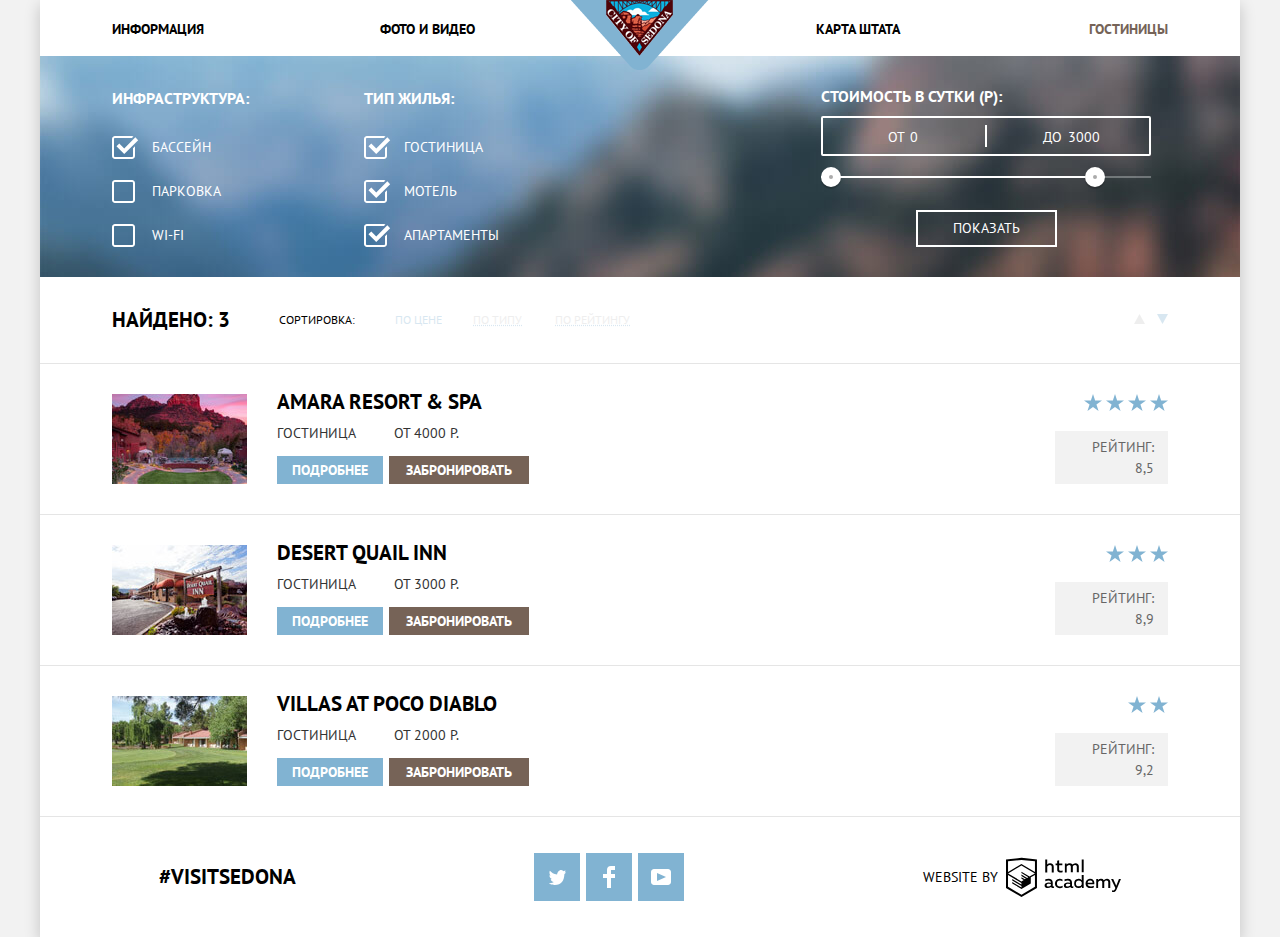
==== commit cdf97c14: "Завершаем вёрстку личного проекта" ====
--- a/hotels.html
+++ b/hotels.html
@@ -5,7 +5,7 @@
     <title>HTML Academy: Седона</title>
     <link href="https://fonts.googleapis.com/css?family=PT+Sans:400,700&amp;subset=cyrillic" rel="stylesheet">
     <link href="css/normalize.css" rel="stylesheet">
-    <link href="css/style.css" rel="stylesheet">
+    <link href="css/style.min.css" rel="stylesheet">
   </head>
   <body>
     <div class="body-wrapper">
@@ -182,22 +182,23 @@
           <li><a class="btn social-btn" href="#facebook"><span class="visually-hidden">facebook</span><svg xmlns="http://www.w3.org/2000/svg" width="12" height="22" viewBox="0 0 12 22">
             <path d="M12 4V0H8a4 4 0 0 0-4 4v4H0v4h4v10h4V12h4V8H8V4h4z"/></svg></a>
           </li>
-          <li><a class="btn social-btn" href="#youtube"><span class="visually-hidden">youtube</span><svg version="1.1" id="Layer_1" xmlns="http://www.w3.org/2000/svg"
+          <li>
+            <a class="btn social-btn" href="#youtube"><span class="visually-hidden">youtube</span><svg version="1.1" id="Layer_1" xmlns="http://www.w3.org/2000/svg"
                xmlns:xlink="http://www.w3.org/1999/xlink" x="0px" y="0px"
-               width="20px" height="16px" viewBox="0 0 20 16" enable-background="new 0 0 20 16" xml:space="preserve">
-            <image overflow="visible" enable-background="new    " width="20" height="16" xlink:href="youtube.png" >
-            </image>
-            <path d="M17,0H3C1.35,0,0,1.35,0,3v10c0,1.65,1.35,3,3,3h14c1.65,0,3-1.35,3-3V3C20,1.35,18.65,0,17,0z
-               M6.027,11.998V4.002L15.014,8L6.027,11.998z"/>
-            </svg></a>
+               width="20px" height="16px" viewBox="0 0 20 16" xml:space="preserve">
+               <image overflow="visible" width="20" height="16"></image>
+               <path d="M17,0H3C1.35,0,0,1.35,0,3v10c0,1.65,1.35,3,3,3h14c1.65,0,3-1.35,3-3V3C20,1.35,18.65,0,17,0z
+               M6.027,11.998V4.002L15.014,8L6.027,11.998z"/></svg>
+             </a>
           </li>
         </ul>
       </div>
-      <div class"footer-item">
+      <div class="footer-item">
         <p class="footer-copyright">
         <b>Website by</b>
         <a class="main-footer-logo" href="https://htmlacademy.ru/intensive/htmlcss"><span class="visually-hidden">htmlacademy</span>
-          <svg id="Layer_1" data-name="Layer 1" xmlns="http://www.w3.org/2000/svg" width="115" height="41" viewBox="0 0 108.08 36.85"><title>logo-htmlacademy-small1</title><path d="M44.61,26.88a2,2,0,0,0,.55-0.1v1.33a3.25,3.25,0,0,1-1.18.21,1.67,1.67,0,0,1-1.67-1,4.84,4.84,0,0,1-3.14,1.08c-1.51,0-2.91-.83-2.91-2.55,0-2.13,2-2.79,3.71-2.79a11.08,11.08,0,0,1,2.17.25v-0.3c0-1-.76-1.77-2.19-1.77a7.42,7.42,0,0,0-3,.64v-1.7a10.21,10.21,0,0,1,3.19-.55c2.36,0,3.81,1.12,3.81,3.65v3a0.54,0.54,0,0,0,.49.59h0.17Zm-6.44-1.13A1.35,1.35,0,0,0,39.63,27h0.11a3.39,3.39,0,0,0,2.41-1V24.58a9.72,9.72,0,0,0-1.81-.21c-1,0-2.16.33-2.16,1.38h0Zm12.36-6.11a5,5,0,0,1,2.57.64V22a4.08,4.08,0,0,0-2.3-.7,2.75,2.75,0,1,0,0,5.49,5,5,0,0,0,2.43-.64v1.71a6.27,6.27,0,0,1-2.76.57A4.21,4.21,0,0,1,46,24.51q0-.21,0-0.41a4.32,4.32,0,0,1,4.18-4.46h0.38Zm12.17,7.24a2,2,0,0,0,.55-0.1v1.33a3.25,3.25,0,0,1-1.18.21,1.67,1.67,0,0,1-1.67-1,4.84,4.84,0,0,1-3.14,1.08c-1.51,0-2.91-.83-2.91-2.55,0-2.13,2-2.79,3.71-2.79a11.08,11.08,0,0,1,2.17.25v-0.3c0-1-.76-1.77-2.19-1.77a7.42,7.42,0,0,0-3,.64v-1.7a10.21,10.21,0,0,1,3.19-.55c2.36,0,3.81,1.12,3.81,3.65v3a0.54,0.54,0,0,0,.49.59h0.17Zm-6.44-1.13A1.35,1.35,0,0,0,57.73,27h0.11a3.39,3.39,0,0,0,2.41-1V24.58a9.72,9.72,0,0,0-1.81-.21c-1.06,0-2.16.33-2.16,1.38h0ZM73,16V28.2H71.35V26.88a3.88,3.88,0,0,1-3.19,1.54,4.4,4.4,0,0,1,0-8.78,3.81,3.81,0,0,1,3,1.3V16H73Zm-4.53,5.22a2.76,2.76,0,1,0,0,5.52A2.86,2.86,0,0,0,71.15,25V23A2.91,2.91,0,0,0,68.49,21.27ZM79,19.64c3.31,0,4.46,2.68,3.92,5.09H76.7c0.21,1.5,1.67,2.11,3.19,2.11a6.11,6.11,0,0,0,2.64-.59v1.6a7.14,7.14,0,0,1-3,.57C77,28.42,74.78,27,74.78,24a4.18,4.18,0,0,1,4-4.39H79Zm0.09,1.54a2.28,2.28,0,0,0-2.44,2.1v0.06H81.3A2,2,0,0,0,79.13,21.18Zm5.73,7V19.87h1.65v1a3.81,3.81,0,0,1,2.78-1.27A2.86,2.86,0,0,1,91.89,21a4.12,4.12,0,0,1,2.91-1.33A3.06,3.06,0,0,1,98,23V28.2h-1.9V23.05a1.59,1.59,0,0,0-1.42-1.75H94.42a2.8,2.8,0,0,0-2.07,1.12V28.2h-1.9V23.05A1.59,1.59,0,0,0,89,21.31H88.8a3,3,0,0,0-2.21,1.29v5.63H84.86Zm21.31-8.33h1.9l-3.91,9.46c-0.9,2.17-2.09,2.86-3.35,2.86a4.76,4.76,0,0,1-1.1-.14V30.46a2.86,2.86,0,0,0,.85.12c0.9,0,1.58-.64,2.07-1.9l0.17-.42-4-8.4h2l2.86,6.29ZM38.73,1.46V6.22a3.81,3.81,0,0,1,2.7-1.14,3.25,3.25,0,0,1,3.44,3.4v5.15H43V8.72a1.81,1.81,0,0,0-1.61-2h-0.3a2.93,2.93,0,0,0-2.32,1.39v5.52h-1.9V1.46h1.9ZM49.94,2.31v3h3V6.91h-3v3.81c0,1.1.5,1.46,1.58,1.46a4.49,4.49,0,0,0,1.69-.33v1.6A6.8,6.8,0,0,1,51,13.8a2.55,2.55,0,0,1-2.86-2.74V6.89H46.58V5.26h1.5V2.74Zm5.4,11.31V5.28H57v1A3.81,3.81,0,0,1,59.77,5a2.86,2.86,0,0,1,2.6,1.33A4.12,4.12,0,0,1,65.28,5,3.06,3.06,0,0,1,68.44,8.4v5.21h-1.9V8.46a1.59,1.59,0,0,0-1.42-1.75H64.89a2.8,2.8,0,0,0-2.07,1.12v5.78h-1.9V8.46A1.59,1.59,0,0,0,59.5,6.71H59.27A3,3,0,0,0,57.06,8v5.63H55.34ZM71.17,1.45H73V13.6H71.17V1.45ZM14.71,0H14.55L0,1.54V28.21l14.55,8.66,14.55-8.66V1.54Zm12.5,27.1L14.55,34.64,1.9,27.12V16.18l12.59,7.5V25L5.86,19.9v1.31l8.68,5.21v1.39L5.87,22.65V24l8.68,5.21,8.75-5.24V18.31L27.2,16V27.12Zm0-12.53-3.48,2-1.6,1L14.51,13v1.31L21,18.23H21l-0.14.09-1,.54-5.37-3.2V17l4.24,2.52-1,.67-3.2-1.9v1.31l2.1,1.24L14.5,22.1,2,14.65,14.51,7.11Zm0-1.32L14.49,5.76,1.91,13.25v-10L14.56,1.92,27.21,3.25v10h0Z" transform="translate(0 -0.02)"/>
+          <svg id="Layer_2" data-name="Layer 1" xmlns="http://www.w3.org/2000/svg" width="115" height="41" viewBox="0 0 108.08 36.85"><title>logo-htmlacademy-small1</title><path d="M44.61,26.88a2,2,0,0,0,.55-0.1v1.33a3.25,3.25,0,0,1-1.18.21,1.67,1.67,0,0,1-1.67-1,4.84,4.84,0,0,1-3.14,1.08c-1.51,0-2.91-.83-2.91-2.55,0-2.13,2-2.79,3.71-2.79a11.08,11.08,0,0,1,2.17.25v-0.3c0-1-.76-1.77-2.19-1.77a7.42,7.42,0,0,0-3,.64v-1.7a10.21,10.21,0,0,1,3.19-.55c2.36,0,3.81,1.12,3.81,3.65v3a0.54,0.54,0,0,0,.49.59h0.17Zm-6.44-1.13A1.35,1.35,0,0,0,39.63,27h0.11a3.39,3.39,0,0,0,2.41-1V24.58a9.72,9.72,0,0,0-1.81-.21c-1,0-2.16.33-2.16,1.38h0Zm12.36-6.11a5,5,0,0,1,2.57.64V22a4.08,4.08,0,0,0-2.3-.7,2.75,2.75,0,1,0,0,5.49,5,5,0,0,0,2.43-.64v1.71a6.27,6.27,0,0,1-2.76.57A4.21,4.21,0,0,1,46,24.51q0-.21,0-0.41a4.32,4.32,0,0,1,4.18-4.46h0.38Zm12.17,7.24a2,2,0,0,0,.55-0.1v1.33a3.25,3.25,0,0,1-1.18.21,1.67,1.67,0,0,1-1.67-1,4.84,4.84,0,0,1-3.14,1.08c-1.51,0-2.91-.83-2.91-2.55,0-2.13,2-2.79,3.71-2.79a11.08,11.08,0,0,1,2.17.25v-0.3c0-1-.76-1.77-2.19-1.77a7.42,7.42,0,0,0-3,.64v-1.7a10.21,10.21,0,0,1,3.19-.55c2.36,0,3.81,1.12,3.81,3.65v3a0.54,0.54,0,0,0,.49.59h0.17Zm-6.44-1.13A1.35,1.35,0,0,0,57.73,27h0.11a3.39,3.39,0,0,0,2.41-1V24.58a9.72,9.72,0,0,0-1.81-.21c-1.06,0-2.16.33-2.16,1.38h0ZM73,16V28.2H71.35V26.88a3.88,3.88,0,0,1-3.19,1.54,4.4,4.4,0,0,1,0-8.78,3.81,3.81,0,0,1,3,1.3V16H73Zm-4.53,5.22a2.76,2.76,0,1,0,0,5.52A2.86,2.86,0,0,0,71.15,25V23A2.91,2.91,0,0,0,68.49,21.27ZM79,19.64c3.31,0,4.46,2.68,3.92,5.09H76.7c0.21,1.5,1.67,2.11,3.19,2.11a6.11,6.11,0,0,0,2.64-.59v1.6a7.14,7.14,0,0,1-3,.57C77,28.42,74.78,27,74.78,24a4.18,4.18,0,0,1,4-4.39H79Zm0.09,1.54a2.28,2.28,0,0,0-2.44,2.1v0.06H81.3A2,2,0,0,0,79.13,21.18Zm5.73,7V19.87h1.65v1a3.81,3.81,0,0,1,2.78-1.27A2.86,2.86,0,0,1,91.89,21a4.12,4.12,0,0,1,2.91-1.33A3.06,3.06,0,0,1,98,23V28.2h-1.9V23.05a1.59,1.59,0,0,0-1.42-1.75H94.42a2.8,2.8,0,0,0-2.07,1.12V28.2h-1.9V23.05A1.59,1.59,0,0,0,89,21.31H88.8a3,3,0,0,0-2.21,1.29v5.63H84.86Zm21.31-8.33h1.9l-3.91,9.46c-0.9,2.17-2.09,2.86-3.35,2.86a4.76,4.76,0,0,1-1.1-.14V30.46a2.86,2.86,0,0,0,.85.12c0.9,0,1.58-.64,2.07-1.9l0.17-.42-4-8.4h2l2.86,6.29ZM38.73,1.46V6.22a3.81,3.81,0,0,1,2.7-1.14,3.25,3.25,0,0,1,3.44,3.4v5.15H43V8.72a1.81,1.81,0,0,0-1.61-2h-0.3a2.93,2.93,0,0,0-2.32,1.39v5.52h-1.9V1.46h1.9ZM49.94,2.31v3h3V6.91h-3v3.81c0,1.1.5,1.46,1.58,1.46a4.49,4.49,0,0,0,1.69-.33v1.6A6.8,6.8,0,0,1,51,13.8a2.55,2.55,0,0,1-2.86-2.74V6.89H46.58V5.26h1.5V2.74Zm5.4,11.31V5.28H57v1A3.81,3.81,0,0,1,59.77,5a2.86,2.86,0,0,1,2.6,1.33A4.12,4.12,0,0,1,65.28,5,3.06,3.06,0,0,1,68.44,8.4v5.21h-1.9V8.46a1.59,1.59,0,0,0-1.42-1.75H64.89a2.8,2.8,0,0,0-2.07,1.12v5.78h-1.9V8.46A1.59,1.59,0,0,0,59.5,6.71H59.27A3,3,0,0,0,57.06,8v5.63H55.34ZM71.17,1.45H73V13.6H71.17V1.45ZM14.71,0H14.55L0,1.54V28.21l14.55,8.66,14.55-8.66V1.54Zm12.5,27.1L14.55,34.64,1.9,27.12V16.18l12.59,7.5V25L5.86,19.9v1.31l8.68,5.21v1.39L5.87,22.65V24l8.68,5.21,8.75-5.24V18.31L27.2,16V27.12Zm0-12.53-3.48,2-1.6,1L14.51,13v1.31L21,18.23H21l-0.14.09-1,.54-5.37-3.2V17l4.24,2.52-1,.67-3.2-1.9v1.31l2.1,1.24L14.5,22.1,2,14.65,14.51,7.11Zm0-1.32L14.49,5.76,1.91,13.25v-10L14.56,1.92,27.21,3.25v10h0Z" transform="translate(0 -0.02)"/>
+          </svg>
         </a>
       </p>
     </div>
--- a/css/style.min.css
+++ b/css/style.min.css
@@ -0,0 +1 @@
+body{margin:0;padding:0;font-family:"PT Sans",Arial,sans-serif;font-size:14px;line-height:21px;font-weight:700;color:#333;text-transform:uppercase;background-color:#f2f2f2}a{text-decoration:none}.visually-hidden:not(:focus):not(:active),input[type=checkbox].visually-hidden,input[type=radio].visually-hidden{position:absolute;width:1px;height:1px;margin:-1px;border:0;padding:0;white-space:nowrap;-webkit-clip-path:inset(100%);clip-path:inset(100%);clip:rect(0 0 0 0);overflow:hidden}.header-navigation,.search-form form{font-size:14px;line-height:26px;color:#000;background-color:#fff}.site-navigation{list-style:none}.site-navigation a{color:#000}.site-navigation a:hover{color:#81b3d2}.site-navigation a:active{color:#cacaca}.main-background{background-image:url(../img/sedona-mountains-shape.png),url(../img/sedona-mountains.jpg);background-repeat:no-repeat;background-position:bottom,0 -56px;padding-bottom:74px}.features{font-weight:400}.feature-item-list,.features-list,.footer-social ul,.hotel-filter ul,.hotel-results ul{list-style:none}.feature-item,.features h3,.features-head{text-align:center}.features h3{font-size:21px;line-height:21px;color:#000;font-weight:700}.features-title p:first-child{font-weight:700;font-size:21px;line-height:26px;color:#000}.search-form{background-color:#fff}.search-form p{text-align:center;line-height:24px;font-weight:400}.btn,.search-form-head{font-size:30px;line-height:36px;color:#000;font-weight:700}.btn{font-size:21px;line-height:26px;color:#fff;text-align:center;vertical-align:middle;border:0;background-color:#766357;text-transform:uppercase;cursor:pointer}.btn:hover{background-color:#604e44}.btn:active{background-color:#503e34;color:#857871}.search-form-btn{background-color:#81b3d2;padding:18px 197px 16px 196px;margin-top:24px;width:100%}.search-form-btn:hover{background-color:#669ec1}.search-form-btn:active{background-color:#5596be;color:#88b6d0}.search-form input{font:inherit;border:0;background-color:#f2f2f2}.search-form input:hover{background-color:#ebebeb}.search-form input:focus{background-color:#fff;outline:2px solid #e5e5e5}input::-webkit-input-placeholder{color:#000;text-transform:uppercase}input:-ms-input-placeholder,input::-ms-input-placeholder{color:#000;text-transform:uppercase}input::placeholder{color:#000;text-transform:uppercase}.main-footer{font-weight:400}.footer-hashtag{font-size:21px;line-height:26px;color:#000;font-weight:700;margin:0}.footer-social{text-align:center}.footer-copyright,.social-btn{display:-webkit-box;display:-ms-flexbox;display:flex;-webkit-box-align:center;-ms-flex-align:center;align-items:center}.social-btn{-webkit-box-pack:center;-ms-flex-pack:center;justify-content:center;width:46px;height:48px;background-color:#81b3d2}.social-btn:hover{background-color:#669ec1}.social-btn:active{background-color:#5596be}.social-btn svg{fill:#fff}.social-btn:active svg{fill:#88b6d0}.main-footer-logo svg{margin-bottom:-8px}.main-footer-logo:hover svg{fill:#81b3d2}.hotel-sorting svg,.main-footer-logo:active svg{fill:#cacaca}.footer-copyright{font-size:14px;line-height:26px;color:#000;margin:0;padding:0}.site-navigation-current a{color:#756357}.hotel-results-list a{color:#000}.filter-form-btn,.hotel-filter form{color:#fff;font-size:14px;line-height:21px}.hotel-filter form{background-image:url(../img/filter-background.jpg);background-repeat:no-repeat;background-color:#49545a}.hotel-filter fieldset{border:0;padding:0;margin:0}.filter-form-btn{display:block;font-weight:400;background-color:transparent;border:2px solid #fff;padding:6px 35px;margin:0 auto}.filter-form-btn:active,.filter-form-btn:hover{color:#000;background-color:#fff}.hotel-filter,.hotel-results{font-weight:400}.hotel-filter legend{font-size:16px;line-height:21px;font-weight:700}.hotel-results h2,.hotel-results h3{font-size:21px;line-height:26px;color:#000}.hotel-sorting li,.sorting{font-size:12px;line-height:18px;font-weight:400}.sorting{color:#000;margin:0 0 0 49px}.hotel-sorting a{color:#cacaca;opacity:30%;text-decoration:underline;-webkit-text-decoration-color:#81b3d2;text-decoration-color:#81b3d2;-webkit-text-decoration-style:dotted;text-decoration-style:dotted}.hotel-sorting-current a{color:#81b3d2;text-decoration:none}.updown:hover svg{fill:#000}.hotel-sorting-current svg,.updown:active svg{fill:#81b3d2}.hotel-results a:hover{color:#81b3d2}.hotel-sorting a:active{color:#000;text-decoration:none}.rating{font-size:14px;line-height:21px;color:#666}.hotel-results-name a:hover{color:#81b3d2}.hotel-results-name a:active{color:#cacaca}.hotel-results-item .btn-info,.hotel-results-item .btn-order{font-size:14px;line-height:21px;color:#fff;background-color:#81b3d2;padding:4px 15px 3px}.hotel-results-item .btn-order{background-color:#766357;padding:4px 17px 3px}.hotel-results-item .btn-info:hover{background-color:#669ec1;color:#fff}.hotel-results-item .btn-info:active{background-color:#5596be;color:#88b6d0}.hotel-results-item .btn-order:hover{background-color:#604e44;color:#fff}.hotel-results-item .btn-order:active{background-color:#503e34;color:#857871}.body-wrapper,.container{width:1200px;margin:0 auto}.container{padding:0}.body-wrapper{background-color:#fff;-webkit-box-shadow:0 5px 15px 0 rgba(0,1,1,.2);box-shadow:0 5px 15px 0 rgba(0,1,1,.2)}.site-navigation{display:-webkit-box;display:-ms-flexbox;display:flex;padding-left:72px;padding-right:72px}.site-navigation li{width:240px;text-align:left}.site-navigation li:last-child,.site-navigation li:nth-child(3){text-align:right}.site-navigation li:first-child,.site-navigation li:nth-child(3){margin-right:28px}.site-navigation li:nth-child(2){margin-right:auto}.site-navigation li:nth-child(3){margin-left:auto}.main-header-logo-container{margin-left:531px;margin-bottom:-76px}.main-background img{margin-left:371px;margin-top:76px}.features-title{margin:62px 354px 55px}.features-title .features-head:first-child{margin-bottom:35px}.features-list{display:-webkit-box;display:-ms-flexbox;display:flex;-ms-flex-wrap:wrap;flex-wrap:wrap;-webkit-box-align:stretch;-ms-flex-align:stretch;align-items:stretch;-ms-flex-line-pack:stretch;align-content:stretch;margin:0;padding:0}.feature-item{width:400px}.features-list p{text-align:center;padding-left:48px;padding-right:49px}.features-img{width:800px;height:256px}.feature-item-inside img{width:74px;height:70px}.features-list li:first-child,.features-list li:nth-child(7){background-color:#81b3d2;color:#fff;padding-top:30px}.features-list li:nth-child(10),.features-list li:nth-child(8),.features-list li:nth-child(9){padding-top:35px;padding-bottom:46px;background-color:#f2f2f2}.features-list li:first-child h3,.features-list li:nth-child(7) h3{color:#fff}.features-list li:nth-child(3),.features-list li:nth-child(4),.features-list li:nth-child(5){background-color:#fff;padding-top:47px;padding-bottom:74px}.feature-item:nth-child(10) p,.feature-item:nth-child(8) p,.feature-item:nth-child(9) p{padding-left:65px;padding-right:65px}.search-form-title{margin:54px 380px 50px}.search-hotel-btn{margin-left:316px;margin-right:316px;padding:32px 138px 30px}.search-form-hotels{position:absolute;display:-webkit-box;display:-ms-flexbox;display:flex;-webkit-box-orient:horizontal;-webkit-box-direction:normal;-ms-flex-direction:row;flex-direction:row;-webkit-box-pack:justify;-ms-flex-pack:justify;justify-content:space-between;-ms-flex-wrap:wrap;flex-wrap:wrap;left:316px;padding:55px;width:458px}.search-form-hotels p{font-weight:700;text-align:left}.search-form-container{position:relative}.search-form-item{margin:0 0 30px;position:relative}.search-form-item input,.search-form-item label{display:inline-block;vertical-align:middle}.search-form-item:nth-child(1) label,.search-form-item:nth-child(2) label,.search-form-item:nth-child(3) label{width:112px}.search-form-item:nth-child(4) label{width:38px;margin-right:27px;margin-left:50px}.search-form-item input{padding:7px 13px;line-height:1}.search-form-item:first-child,.search-form-item:nth-child(2){width:100%}.search-form-item:nth-child(3),.search-form-item:nth-child(4){width:50%;vertical-align:middle}.search-form-item .amount,.search-form-item .in-out-date{width:346px;-webkit-box-sizing:border-box;box-sizing:border-box;padding-right:38px}.calendar-in,.calendar-out,.search-form-minus,.search-form-plus,.search-form-plus::after{position:absolute;top:50%;transform:translateY(-50%);cursor:pointer;right:9px;display:inline-flex}.calendar-in svg,.calendar-out svg{fill:#cacaca}.calendar-in:hover svg,.calendar-out:hover svg{fill:#000}.calendar-in:active svg,.calendar-out:active svg{fill:#81b3d2}.search-form-item .amount{width:114px;text-align:center;padding-left:37px;padding-right:37px}.search-form-minus,.search-form-plus,.search-form-plus::after{width:12px;height:3px;background-color:#a9a9a9;right:90px}.search-form-plus,.search-form-plus::after{width:11px;right:13px}.search-form-plus::after{content:"";width:3px;height:11px;right:4px}.search-form-minus:hover,.search-form-plus:hover,.search-form-plus:hover::after{background-color:#000}.search-form-minus:active,.search-form-plus:active,.search-form-plus:active::after{background-color:#81b3d2}.map{background-image:url(../img/map.jpg);background-repeat:no-repeat;width:1200px;min-height:593px;background-position:-40px -154px}.main-footer .container{display:-webkit-box;display:-ms-flexbox;display:flex;-ms-flex-pack:distribute;justify-content:space-around;-webkit-box-align:center;-ms-flex-align:center;align-items:center;-ms-flex-line-pack:center;align-content:center}.main-footer{position:relative;z-index:2;background-color:rgba(255,255,255,.9);padding-top:36px;padding-bottom:36px;margin-top:-120px}.inner-footer{position:static;z-index:1;background-color:#fff;margin-top:auto}.footer-social ul,.hotel-filter-form{display:-webkit-box;display:-ms-flexbox;display:flex}.footer-social ul{width:150px;-webkit-box-pack:justify;-ms-flex-pack:justify;justify-content:space-between;-ms-flex-wrap:wrap;flex-wrap:wrap;margin:0 auto;padding:0}.footer-copyright b{font-weight:400;margin-right:8px}.hotel-filter-form{-webkit-box-align:center;-ms-flex-align:center;align-items:center;padding:30px 72px}.hotel-filter-form fieldset:first-child{margin-right:115px}.hotel-filter-form fieldset:nth-child(2){margin-right:322px}.hotel-filter-form ul{margin:28px 0 0}.hotel-filter-option{margin-bottom:23px}.hotel-filter-option:nth-child(3),.hotel-filter-option:nth-child(6){margin:0}.checkbox-label{position:relative}.checkbox-label input[type=checkbox]+.checkbox-indicator{position:absolute;background-image:url(../img/filter-checkbox-off.svg);background-repeat:no-repeat;width:27px;height:23px;top:-2px;left:-40px}.checkbox-label input[type=checkbox]:checked+.checkbox-indicator{position:absolute;background-image:url(../img/filter-checkbox-on.svg);background-repeat:no-repeat;width:27px;height:23px;top:-2px;left:-40px}.checkbox-label input[type=checkbox]:disabled+.checkbox-indicator{position:absolute;background-image:url(../img/filter-checkbox-off-disabled.svg);background-repeat:no-repeat;width:27px;height:23px;top:-2px;left:-40px}.checkbox-label input[type=checkbox]:checked:disabled+.checkbox-indicator{position:absolute;background-image:url(../img/filter-checkbox-on-disabled.svg);background-repeat:no-repeat;width:27px;height:23px;top:-2px;left:-40px}.checkbox-label input[type=checkbox]:focus+.checkbox-indicator{border-color:#663d15;outline:thin dotted;outline:5px auto -webkit-focus-ring-color}.filter-range{width:330px}.filter-range-title{margin-bottom:9px;font-weight:700;font-size:16px;line-height:21px}.price-controls{position:relative;height:36px;font-size:0;margin-bottom:20px;border:2px solid #fff;border-radius:2px}.price-controls::after{content:"";position:absolute;top:50%;left:50%;width:2px;height:22px;background:#fff;-webkit-transform:translate(-50%,-50%);-ms-transform:translate(-50%,-50%);transform:translate(-50%,-50%)}.price-controls label{display:inline-block;font-size:14px;line-height:38px;vertical-align:top;cursor:pointer}.price-controls .max-price,.price-controls .min-price{width:90px;padding-left:65px}.price-controls input{width:50px;margin:0;color:inherit;background:0 0;border:0}.range-controls{position:relative;margin-bottom:32px}.range-controls .scale{height:2px;background:rgba(255,255,255,.3)}.range-controls .bar{width:80%;height:2px;background:#fff}.range-toggle{position:absolute;top:-9px;width:4px;height:4px;background:#ababab;border:8px solid #fff;border-radius:50%;-webkit-box-shadow:0 2px 1px 0 rgba(0,1,1,.2);box-shadow:0 2px 1px 0 rgba(0,1,1,.2);cursor:pointer}.range-toggle:hover{border:9px solid #fff}.range-toggle-min{left:0}.range-toggle-max{left:80%}.hotel-sorting,.sorting-wrapper{display:-webkit-box;display:-ms-flexbox;display:flex;-webkit-box-align:center;-ms-flex-align:center;align-items:center;margin:30px 72px}.hotel-sorting{padding:0;margin:0 0 0 40px}.hotel-sorting li:nth-child(2){margin-left:31px}.hotel-sorting li:nth-child(3){margin-left:33px}.hotel-sorting li:nth-child(4){margin-left:504px}.hotel-sorting li:nth-child(5){margin-left:12px}.hotel-results-item,.hotel-results-list{display:-webkit-box;display:-ms-flexbox;display:flex}.hotel-results-list{-webkit-box-orient:vertical;-webkit-box-direction:normal;-ms-flex-direction:column;flex-direction:column;margin:0;padding:0}.hotel-results-item{position:relative;border-top:1px solid #e5e5e5;padding:30px 72px;-webkit-box-pack:justify;-ms-flex-pack:justify;justify-content:space-between}.hotel-results-column:nth-child(2),.hotel-results-column:nth-child(3){display:-webkit-box;display:-ms-flexbox;display:flex;-webkit-box-direction:normal}.hotel-results-column:nth-child(2){-ms-flex-wrap:wrap;flex-wrap:wrap;-ms-flex-line-pack:justify;align-content:space-between;margin-right:490px;-webkit-box-orient:horizontal;-ms-flex-direction:row;flex-direction:row;width:258px}.hotel-results-column:nth-child(3){-webkit-box-orient:vertical;-ms-flex-direction:column;flex-direction:column;-webkit-box-pack:justify;-ms-flex-pack:justify;justify-content:space-between;text-align:right;width:113px}.hotel-results-column ul{padding:0;margin:0}.stars{-webkit-box-ordinal-group:0;-ms-flex-order:-1;order:-1}.stars li{display:inline-block;vertical-align:baseline}.hotel-results-item:last-child{border-bottom:1px solid #e5e5e5}.hotel-results h2,.hotel-results-item h3,.hotel-results-item p{margin:0}.hotel-results-item h3{margin-top:-5px}.hotel-price{padding-bottom:5px}.hotel-results-price{padding-left:35px}.btn-info{margin-right:6px}.rating{padding:6px 14px 5px 16px;background-color:#f2f2f2}
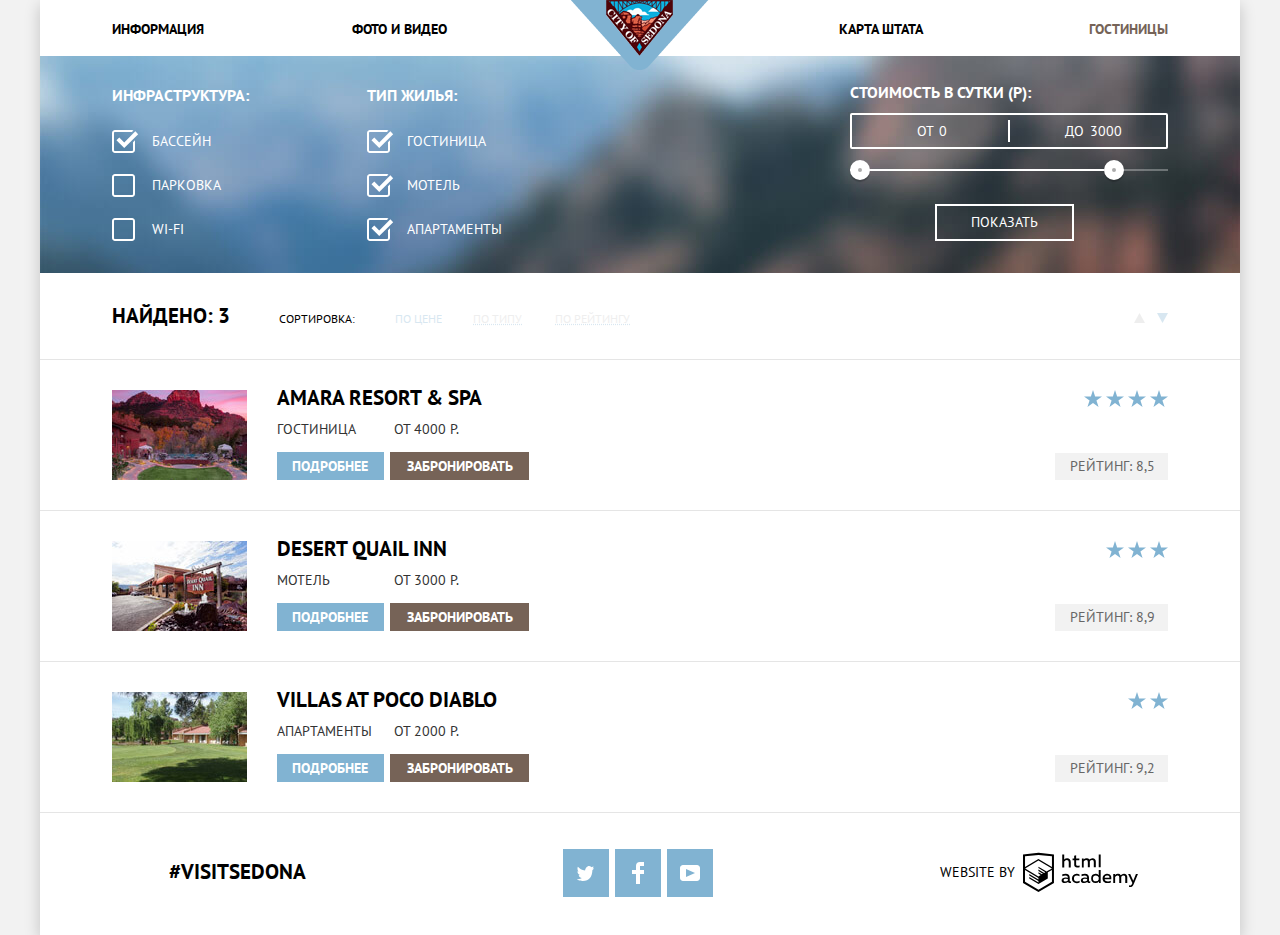
==== commit 37b5f1da: "Финальные правки№1" ====
--- a/hotels.html
+++ b/hotels.html
@@ -5,7 +5,7 @@
     <title>HTML Academy: Седона</title>
     <link href="https://fonts.googleapis.com/css?family=PT+Sans:400,700&amp;subset=cyrillic" rel="stylesheet">
     <link href="css/normalize.css" rel="stylesheet">
-    <link href="css/style.min.css" rel="stylesheet">
+    <link href="css/style.css" rel="stylesheet">
   </head>
   <body>
     <div class="body-wrapper">
@@ -59,7 +59,7 @@
           </fieldset>
           <fieldset>
             <legend>Тип жилья:</legend>
-            <ul>
+            <ul class="hotel-filter-live-type">
               <li class="hotel-filter-option">
                 <label class="checkbox-label" for="hotel">
                   <input class="filter-checkbox visually-hidden" type="checkbox" name="hotel" id="hotel" checked>
@@ -136,7 +136,7 @@
               <img src="img/desertquail.jpg" alt="Desert quail inn" width="135" height="90">
             <div class="hotel-results-column">
               <h3 class="hotel-results-name"><a href="#">Desert quail inn</a></h3>
-              <p class="hotel-price">Гостиница <span class="hotel-results-price">от 3000 Р.</span></p>
+              <p class="hotel-price">Мотель <span class="hotel-results-price">от 3000 Р.</span></p>
               <a class="btn btn-info" href="#">Подробнее</a>
               <a class="btn btn-order" href="#">Забронировать</a>
             </div>
@@ -153,7 +153,7 @@
               <img src="img/pocodiablo.jpg" alt="Villas at poco diablo" width="135" height="90">
             <div class="hotel-results-column">
               <h3 class="hotel-results-name"><a href="#">Villas at poco diablo</a></h3>
-              <p class="hotel-price">Гостиница <span class="hotel-results-price">от 2000 Р.</span></p>
+              <p class="hotel-price">Апартаменты <span class="hotel-results-price">от 2000 Р.</span></p>
               <a class="btn btn-info" href="#">Подробнее</a>
               <a class="btn btn-order" href="#">Забронировать</a>
             </div>
--- a/css/style.css
+++ b/css/style.css
@@ -0,0 +1,1207 @@
+body {
+    margin: 0;
+    padding: 0;
+    font-family: "PT Sans", Arial, sans-serif;
+    font-size: 14px;
+    line-height: 21px;
+    font-weight: 700;
+    color: #333333;
+    text-transform: uppercase;
+    background-color: #f2f2f2;
+}
+
+a {
+    text-decoration: none;
+}
+
+.visually-hidden:not(:focus):not(:active),
+input[type="checkbox"].visually-hidden,
+input[type="radio"].visually-hidden {
+    position: absolute;
+    width: 1px;
+    height: 1px;
+    margin: -1px;
+    border: 0;
+    padding: 0;
+    white-space: nowrap;
+    -webkit-clip-path: inset(100%);
+            clip-path: inset(100%);
+    clip: rect(0 0 0 0);
+    overflow: hidden;
+}
+
+.body-wrapper {
+    background-color: #ffffff;
+    width: 1200px;
+    margin: 0 auto;
+    -webkit-box-shadow: 0px 5px 15px 0px rgba(0, 1, 1, 0.2);
+            box-shadow: 0px 5px 15px 0px rgba(0, 1, 1, 0.2);
+}
+
+.header-navigation {
+    font-size: 14px;
+    line-height: 26px;
+    color: #000000;
+    background-color: #ffffff;
+}
+
+.site-navigation {
+    list-style: none;
+}
+
+.site-navigation a {
+    color: #000000;
+}
+
+.site-navigation a:hover {
+    color: #81b3d2;
+}
+
+.site-navigation a:active {
+    color: #cacaca;
+}
+
+.main-background {
+    background-image: url("../img/sedona-mountains-shape.png"), url("../img/sedona-mountains.jpg");
+    background-repeat: no-repeat;
+    background-position: bottom, 0 -56px;
+    padding-bottom: 74px;
+}
+
+.features {
+    font-weight: normal;
+}
+
+.features-list,
+.feature-item-list {
+    list-style: none;
+}
+
+.feature-item,
+.features-head {
+    text-align: center;
+}
+
+
+
+.features h3 {
+    font-size: 21px;
+    line-height: 21px;
+    color: #000000;
+    font-weight: bold;
+    text-align: center;
+}
+
+.features-title p:first-child {
+    font-weight: bold;
+    font-size: 21px;
+    line-height: 26px;
+    color: #000000;
+}
+
+
+.search-form {
+    background-color: #ffffff;
+}
+
+.search-form p {
+    text-align: center;
+    line-height: 24px;
+    font-weight: normal;
+}
+
+.search-form-head {
+    font-size: 30px;
+    line-height: 36px;
+    color: #000000;
+    font-weight: bold;
+}
+
+.search-form form {
+    font-size: 14px;
+    line-height: 26px;
+    color: #000000;
+    background-color: #ffffff;
+}
+
+.btn {
+    font-size: 21px;
+    line-height: 26px;
+    color: #ffffff;
+    text-align: center;
+    vertical-align: middle;
+    font-weight: bold;
+    border: none;
+    background-color: #766357;
+    text-transform: uppercase;
+    cursor: pointer;
+}
+
+.btn:hover {
+    background-color: #604e44;
+}
+
+.btn:active {
+    background-color: #503e34;
+    color: #857871;
+}
+
+.search-form-btn {
+    background-color: #81b3d2;
+    padding-left: 196px;
+    padding-right: 197px;
+    padding-top: 18px;
+    padding-bottom: 16px;
+    margin-top: 24px;
+    width: 100%;
+}
+
+.search-form-btn:hover {
+    background-color: #669ec1;
+}
+
+.search-form-btn:active {
+    background-color: #5596be;
+    color: #88b6d0;
+}
+
+.search-form input {
+    font: inherit;
+    border: none;
+    background-color: #f2f2f2;
+}
+
+.search-form input:hover {
+    background-color: #ebebeb;
+}
+
+.search-form input:focus {
+    background-color: #ffffff;
+    outline: 2px solid #e5e5e5
+}
+
+input::-webkit-input-placeholder {
+    color: #000000;
+    text-transform: uppercase;
+}
+
+input:-ms-input-placeholder {
+    color: #000000;
+    text-transform: uppercase;
+}
+
+input::-ms-input-placeholder {
+    color: #000000;
+    text-transform: uppercase;
+}
+
+input::placeholder {
+    color: #000000;
+    text-transform: uppercase;
+}
+
+.main-footer {
+    font-weight: normal;
+}
+
+.footer-hashtag {
+    font-size: 21px;
+    line-height: 26px;
+    color: #000000;
+    font-weight: bold;
+    margin: 0;
+}
+
+.footer-social {
+    text-align: center;
+}
+
+.footer-social ul {
+    list-style: none;
+}
+
+.social-btn {
+    display: -webkit-box;
+    display: -ms-flexbox;
+    display: flex;
+    -webkit-box-align: center;
+        -ms-flex-align: center;
+            align-items: center;
+    -webkit-box-pack: center;
+        -ms-flex-pack: center;
+            justify-content: center;
+    width: 46px;
+    height: 48px;
+    background-color: #81b3d2;
+}
+
+.social-btn:hover {
+    background-color: #669ec1;
+}
+
+.social-btn:active {
+    background-color: #5596be;
+}
+
+.social-btn svg {
+    fill: #ffffff;
+}
+
+.social-btn:active svg {
+    fill: #88b6d0;
+}
+
+.main-footer-logo svg {
+    margin-bottom: -8px;
+}
+
+.main-footer-logo:hover svg {
+    fill: #81b3d2;
+}
+
+.main-footer-logo:active svg {
+    fill: #cacaca;
+}
+
+.footer-copyright  {
+    display: -webkit-box;
+    display: -ms-flexbox;
+    display: flex;
+    -webkit-box-align: center;
+        -ms-flex-align: center;
+            align-items: center;
+    font-size: 14px;
+    line-height: 26px;
+    color: #000000;
+    margin: 0;
+    padding: 0;
+}
+
+
+/* Страница отелей */
+
+
+.site-navigation-current a {
+    color: #756357;
+}
+
+.hotel-results-list a {
+    color: #000000;
+}
+
+.hotel-filter form {
+    background-color: #49545a;
+    background-image: url("../img/filter-background.jpg");
+    background-repeat: no-repeat;
+    color: #ffffff;
+    font-size: 14px;
+    line-height: 21px;
+}
+
+.hotel-filter ul,
+.hotel-results ul {
+    list-style: none;
+}
+
+.hotel-filter fieldset{
+    border: none;
+    padding: 0;
+    margin: 0;
+}
+
+.filter-form-btn {
+    display: block;
+    color: #ffffff;
+    font-size: 14px;
+    line-height: 21px;
+    font-weight: normal;
+    background-color: transparent;
+    border: 2px solid #ffffff;
+    padding: 6px 34px;
+    margin: -2px 0 0 85px;
+}
+
+.filter-form-btn:hover,
+.filter-form-btn:active {
+    color: #000000;
+    background-color: #ffffff;
+}
+
+.hotel-filter {
+    font-weight: normal;
+}
+
+.hotel-filter legend {
+    font-size: 16px;
+    line-height: 21px;
+    font-weight: bold;
+}
+
+.hotel-results {
+    font-weight: normal;
+}
+
+.hotel-results h2,
+.hotel-results h3 {
+    font-size: 21px;
+    line-height: 26px;
+    color: #000000;
+}
+
+.hotel-sorting li {
+    font-size: 12px;
+    line-height: 18px;
+    font-weight: normal;
+}
+
+.sorting {
+    font-size: 12px;
+    line-height: 18px;
+    font-weight: normal;
+    color: #000000;
+    margin: 0;
+    margin-left: 49px;
+    margin-top: 6px;
+}
+
+.hotel-sorting a {
+    color: #cacaca;
+    opacity: 30%;
+    text-decoration: underline;
+    -webkit-text-decoration-color: #81b3d2;
+            text-decoration-color: #81b3d2;
+    -webkit-text-decoration-style: dotted;
+            text-decoration-style: dotted;
+}
+
+.hotel-sorting-current a {
+    color: #81b3d2;
+    text-decoration: none;
+}
+
+.hotel-sorting svg {
+    fill: #cacaca;
+}
+
+.hotel-sorting-current svg {
+    fill: #81b3d2;
+}
+
+.updown:hover svg {
+    fill: #000000;
+}
+
+.updown:active svg {
+    fill: #81b3d2;
+}
+
+.hotel-results a:hover {
+    color: #81b3d2;
+}
+
+.hotel-sorting a:active {
+    color: #000000;
+    text-decoration: none;
+}
+
+.rating {
+    font-size: 14px;
+    line-height: 21px;
+    color: #666666;
+}
+
+.hotel-results-name a:hover {
+    color: #81b3d2;
+}
+
+.hotel-results-name a:active {
+    color: #cacaca;
+}
+
+.hotel-results-item .btn-info {
+    font-size: 14px;
+    line-height: 21px;
+    color: #ffffff;
+    background-color: #81b3d2;
+    padding: 4px 16px 3px 15px;
+}
+
+.hotel-results-item .btn-order {
+    font-size: 14px;
+    line-height: 21px;
+    background-color: #766357;
+    color: #ffffff;
+    padding: 4px 16px 3px 17px;
+}
+
+.hotel-results-item .btn-info:hover {
+    background-color: #669ec1;
+    color: #ffffff;
+}
+
+.hotel-results-item .btn-info:active {
+    background-color: #5596be;
+    color: #88b6d0;
+}
+
+.hotel-results-item .btn-order:hover {
+    background-color: #604e44;
+    color: #ffffff;
+}
+
+.hotel-results-item .btn-order:active {
+    background-color: #503e34;
+    color: #857871;
+}
+
+
+/* Главная страница сетки */
+
+
+.container {
+    width: 1200px;
+    margin: 0 auto;
+    padding: 0;
+}
+
+.body-wrapper {
+    background-color: #ffffff;
+    width: 1200px;
+    margin: 0 auto;
+    -webkit-box-shadow: 0px 5px 15px 0px rgba(0, 1, 1, 0.2);
+            box-shadow: 0px 5px 15px 0px rgba(0, 1, 1, 0.2);
+}
+
+.site-navigation {
+    display: -webkit-box;
+    display: -ms-flexbox;
+    display: flex;
+    padding-left: 72px;
+    padding-right: 72px;
+}
+
+.site-navigation li {
+    width: 240px;
+    text-align: left;
+}
+
+.site-navigation li:last-child,
+.site-navigation li:nth-child(3) {
+    text-align: right;
+}
+
+
+.site-navigation li:nth-child(2) {
+    margin-right: auto;
+}
+
+.site-navigation li:nth-child(3) {
+    margin-left: auto;
+    padding-right: 5px;
+}
+
+.main-header-logo-container {
+    margin-left: 531px;
+    margin-bottom: -76px;
+}
+
+.main-background img {
+    margin-left: 371px;
+    margin-top: 76px;
+}
+
+.features-title {
+    margin: 0 354px;
+    margin-bottom: 52px;
+    margin-top: 62px;
+}
+
+.features-title .features-head:first-child {
+    margin-bottom: 30px;
+}
+
+.features-list {
+    display: -webkit-box;
+    display: -ms-flexbox;
+    display: flex;
+    -ms-flex-wrap: wrap;
+        flex-wrap: wrap;
+    -webkit-box-align: stretch;
+        -ms-flex-align: stretch;
+            align-items: stretch;
+    -ms-flex-line-pack: stretch;
+        align-content: stretch;
+    margin: 0;
+    padding: 0;
+
+}
+
+.feature-item {
+    width: 400px;
+}
+
+.features-list p {
+    text-align: center;
+    padding-left: 48px;
+    padding-right: 49px;
+}
+
+.features-img {
+    width: 800px;
+    height: 256px;
+}
+
+.feature-item-inside img {
+    width: 74px;
+    height: 70px;
+}
+
+.features-list li:first-child,
+.features-list li:nth-child(7) {
+    background-color: #81b3d2;
+    color: #ffffff;
+    padding-top: 25px;
+    padding-bottom: 25px;
+}
+
+.features-background p {
+    display: inline-block;
+    vertical-align: middle;
+    margin: 0;
+}
+
+.features-background p:nth-child(2) {
+    padding-bottom: 20px;
+    padding-top: 5px;
+}
+
+.features-list li:nth-child(8),
+.features-list li:nth-child(9),
+.features-list li:nth-child(10) {
+    padding-top: 25px;
+    padding-bottom: 46px;
+    background-color: #f2f2f2;
+}
+
+.features-list li:first-child h3,
+.features-list li:nth-child(7) h3{
+    color: #ffffff;
+}
+
+.features-list li:nth-child(3),
+.features-list li:nth-child(4),
+.features-list li:nth-child(5) {
+    background-color: #ffffff;
+    padding-top: 47px;
+    padding-bottom: 69px;
+}
+
+.feature-item:nth-child(3) h3,
+.feature-item:nth-child(4) h3,
+.feature-item:nth-child(5) h3 {
+    padding-bottom: 5px;
+}
+
+.feature-item:nth-child(8) p,
+.feature-item:nth-child(9) p,
+.feature-item:nth-child(10) p {
+    padding-left: 65px;
+    padding-right: 65px;
+    padding-top: 5px;
+}
+
+.search-form-title {
+    margin: 0 380px;
+    margin-top: 54px;
+    margin-bottom: 50px;
+}
+
+.search-hotel-btn {
+    margin-left: 316px;
+    margin-right: 316px;
+    padding-left: 139px;
+    padding-right: 139px;
+    padding-top: 30px;
+    padding-bottom: 30px;
+}
+
+.search-form-hotels {
+    position: absolute;
+    display: -webkit-box;
+    display: -ms-flexbox;
+    display: flex;
+    -webkit-box-orient: horizontal;
+    -webkit-box-direction: normal;
+        -ms-flex-direction: row;
+            flex-direction: row;
+    -webkit-box-pack: justify;
+        -ms-flex-pack: justify;
+            justify-content: space-between;
+    -ms-flex-wrap: wrap;
+        flex-wrap: wrap;
+    left: 316px;
+    padding: 55px;
+    width: 458px;
+}
+
+.search-form-hotels p {
+    font-weight: bold;
+    text-align: left;
+}
+
+.search-form-container {
+    position: relative;
+}
+
+.search-form-item {
+    margin: 0;
+    margin-bottom: 30px;
+}
+
+.search-form-item label,
+.search-form-item input {
+    display: inline-block;
+    vertical-align: middle;
+
+}
+
+.search-form-item:nth-child(1) label,
+.search-form-item:nth-child(2) label,
+.search-form-item:nth-child(3) label {
+    width: 112px;
+}
+
+.search-form-item:nth-child(4) label {
+    width: 38px;
+    margin-right: 27px;
+    margin-left: 50px;
+}
+
+.search-form-item input {
+    padding: 9px 9px;
+    line-height: 1;
+}
+
+.search-form-item:first-child,
+.search-form-item:nth-child(2) {
+    width: 100%;
+}
+
+.search-form-item:nth-child(3),
+.search-form-item:nth-child(4) {
+    width: 50%;
+    vertical-align: middle;
+  }
+
+.search-form-item .in-out-date {
+    width: 346px;
+    -webkit-box-sizing: border-box;
+            box-sizing: border-box;
+            padding-right: 38px;
+}
+
+.search-form-item {
+    position: relative;
+}
+
+.calendar-in {
+    position: absolute;
+    top: 50%;
+    transform: translateY(-50%);
+    cursor: pointer;
+    right: 9px;
+    display: inline-flex;
+}
+
+.calendar-out {
+    position: absolute;
+    top: 50%;
+    transform: translateY(-50%);
+    cursor: pointer;
+    right: 9px;
+    display: inline-flex;
+}
+
+.calendar-in svg,
+.calendar-out svg {
+    fill: #cacaca;
+}
+
+.calendar-in:hover svg,
+.calendar-out:hover svg {
+    fill: #000000;
+}
+
+.calendar-in:active svg,
+.calendar-out:active svg {
+    fill: #81b3d2;
+}
+
+.search-form-item .amount {
+    width: 114px;
+    -webkit-box-sizing: border-box;
+            box-sizing: border-box;
+    text-align: center;
+    padding-left: 37px;
+    padding-right: 37px;
+}
+
+.search-form-minus {
+    position: absolute;
+    width: 12px;
+    height: 3px;
+    background-color: #a9a9a9;
+    cursor: pointer;
+    top: 50%;
+    transform: translateY(-50%);
+    right: 90px;
+    display: inline-flex;
+}
+
+.search-form-plus {
+    position: absolute;
+    width: 11px;
+    height: 3px;
+    background-color: #a9a9a9;
+    cursor: pointer;
+    top: 50%;
+    transform: translateY(-50%);
+    right: 12px;
+    display: inline-flex;
+}
+
+.search-form-plus::after {
+    content: "";
+    position: absolute;
+    width: 3px;
+    height: 11px;
+    background-color: #a9a9a9;
+    cursor: pointer;
+    top: 50%;
+    transform: translateY(-50%);
+    right: 4px;
+    display: inline-flex;
+}
+
+.search-form-minus:hover,
+.search-form-plus:hover,
+.search-form-plus:hover::after {
+    background-color: #000000;
+}
+
+.search-form-minus:active,
+.search-form-plus:active,
+.search-form-plus:active::after {
+    background-color: #81b3d2;
+}
+
+.map {
+    background-image: url("../img/map.jpg");
+    background-repeat: no-repeat;
+    width: 1200px;
+    min-height: 593px;
+    background-position: -40px -154px;
+}
+
+.main-footer .container {
+    display: -webkit-box;
+    display: -ms-flexbox;
+    display: flex;
+    -ms-flex-pack: distribute;
+        justify-content: space-around;
+    -webkit-box-align: center;
+        -ms-flex-align: center;
+            align-items: center;
+    -ms-flex-line-pack: center;
+        align-content: center;
+}
+
+.main-footer {
+    position: relative;
+    z-index: 2;
+    background-color: rgba(255, 255, 255, 0.9);
+    padding-top: 36px;
+    padding-bottom: 36px;
+    padding-left: 16px;
+    padding-right: 16px;
+    margin-top: -120px;
+}
+
+.footer-item:first-child {
+    padding-bottom: 4px;
+    padding-right: 30px;
+}
+
+.footer-item:nth-child(2) {
+    padding-bottom: 2px;
+}
+
+.footer-item:last-child {
+    padding-bottom: 4px;
+    padding-right: 5px;
+}
+
+.inner-footer {
+    position: static;
+    z-index: 1;
+    background-color: rgba(255, 255, 255, 1);
+
+    margin-top: auto;
+
+}
+
+.footer-social ul {
+    display: -webkit-box;
+    display: -ms-flexbox;
+    display: flex;
+    width: 150px;
+    -webkit-box-pack: justify;
+        -ms-flex-pack: justify;
+            justify-content: space-between;
+    -ms-flex-wrap: wrap;
+        flex-wrap: wrap;
+    margin: 0 auto;
+    padding: 0;
+}
+
+.footer-copyright b {
+    font-weight: normal;
+    margin-right: 8px;
+}
+
+/* Страница отелей сетки */
+
+.hotel-filter-form {
+    display: -webkit-box;
+    display: -ms-flexbox;
+    display: flex;
+    -webkit-box-align: center;
+        -ms-flex-align: center;
+            align-items: center;
+    padding: 28px 72px 32px 72px;
+}
+
+.hotel-filter-form fieldset:first-child {
+    margin-right: 115px;
+}
+
+.hotel-filter-form fieldset:nth-child(2) {
+    margin-right: 319px;
+    margin-left: 3px;
+}
+
+.hotel-filter-form ul {
+    margin: 0;
+    margin-top: 25px;
+}
+
+.hotel-filter-option {
+    margin-bottom: 23px;
+}
+
+.hotel-filter-option:nth-child(3),
+.hotel-filter-option:nth-child(6) {
+    margin: 0;
+}
+
+
+.checkbox-label {
+    position: relative;
+}
+
+.checkbox-label input[type="checkbox"] + .checkbox-indicator {
+    position: absolute;
+    background-image: url("../img/filter-checkbox-off.svg");
+    background-repeat: no-repeat;
+    width: 27px;
+    height: 23px;
+    top: -2px;
+    left: -40px;
+}
+
+.checkbox-label input[type="checkbox"]:checked + .checkbox-indicator {
+    position: absolute;
+    background-image: url("../img/filter-checkbox-on.svg");
+    background-repeat: no-repeat;
+    width: 27px;
+    height: 23px;
+    top: -2px;
+    left: -40px;
+}
+
+.checkbox-label input[type="checkbox"]:disabled + .checkbox-indicator {
+    position: absolute;
+    background-image: url("../img/filter-checkbox-off-disabled.svg");
+    background-repeat: no-repeat;
+    width: 27px;
+    height: 23px;
+    top: -2px;
+    left: -40px;
+}
+
+.checkbox-label input[type="checkbox"]:checked:disabled + .checkbox-indicator {
+    position: absolute;
+    background-image: url("../img/filter-checkbox-on-disabled.svg");
+    background-repeat: no-repeat;
+    width: 27px;
+    height: 23px;
+    top: -2px;
+    left: -40px;
+}
+
+.checkbox-label input[type="checkbox"]:focus + .checkbox-indicator {
+    border-color: #663d15;
+    outline: thin dotted;
+    outline: 5px auto -webkit-focus-ring-color;
+}
+
+.filter-range {
+    width: 330px;
+    margin-left: 29px;
+}
+
+.filter-range-title {
+  margin-top: -2px;
+    margin-bottom: 13px;
+    font-weight: bold;
+    font-size: 16px;
+    line-height: 21px;
+}
+
+.price-controls {
+    position: relative;
+    height: 32px;
+    font-size: 0;
+    margin-top: -3px;
+    margin-bottom: 20px;
+    border: 2px solid #ffffff;
+    border-radius: 2px;
+}
+
+.price-controls::after {
+    content: "";
+    position: absolute;
+    top: 50%;
+    left: 50%;
+    width: 2px;
+    height: 22px;
+    background: #ffffff;
+    -webkit-transform: translate(-50%, -50%);
+      -ms-transform: translate(-50%, -50%);
+          transform: translate(-50%, -50%);
+}
+
+.price-controls label {
+    display: inline-block;
+    font-size: 14px;
+    line-height: 38px;
+    vertical-align: top;
+    cursor: pointer;
+    margin-top: -3px;
+}
+
+.price-controls .min-price {
+    padding-left: 65px;
+    width: 90px;
+}
+
+.price-controls .max-price {
+    padding-left: 58px;
+    width: 90px;
+}
+
+.price-controls input {
+    width: 50px;
+    margin: 0;
+    color: inherit;
+    background: none;
+    border: none;
+}
+
+.range-controls {
+    position: relative;
+    margin-bottom: 35px;
+}
+
+.range-controls .scale {
+    height: 2px;
+    background: rgba(255, 255, 255, 0.3);
+}
+
+.range-controls .bar {
+    width: 80%;
+    height: 2px;
+    background: #ffffff;
+}
+
+.range-toggle {
+    position: absolute;
+    top: -9px;
+    width: 4px;
+    height: 4px;
+    background: #ababab;
+    border: 8px solid #ffffff;
+    border-radius: 50%;
+    -webkit-box-shadow: 0 2px 1px 0 rgba(0, 1, 1, 0.2);
+            box-shadow: 0 2px 1px 0 rgba(0, 1, 1, 0.2);
+          cursor: pointer;
+}
+
+.range-toggle:hover {
+    border: 9px solid #ffffff;
+}
+
+.range-toggle-min {
+    left: 0;
+}
+
+.range-toggle-max {
+    left: 80%;
+}
+
+.sorting-wrapper {
+    display: -webkit-box;
+    display: -ms-flexbox;
+    display: flex;
+    -webkit-box-align: center;
+        -ms-flex-align: center;
+            align-items: center;
+    margin: 30px 72px;
+}
+
+.hotel-sorting  {
+    display: -webkit-box;
+    display: -ms-flexbox;
+    display: flex;
+    padding: 0;
+    margin: 0;
+    margin-top: 6px;
+    margin-left: 40px;
+    -webkit-box-align: center;
+        -ms-flex-align: center;
+            align-items: center;
+}
+
+.hotel-sorting li:nth-child(2) {
+    margin-left: 31px;
+}
+
+.hotel-sorting li:nth-child(3) {
+    margin-left: 33px;
+}
+
+.hotel-sorting li:nth-child(4 ) {
+    margin-left: 504px;
+}
+
+.hotel-sorting li:nth-child(5) {
+    margin-left: 12px;
+}
+
+.hotel-results-list {
+    display: -webkit-box;
+    display: -ms-flexbox;
+    display: flex;
+    -webkit-box-orient: vertical;
+    -webkit-box-direction: normal;
+        -ms-flex-direction: column;
+            flex-direction: column;
+    margin: 0px;
+    padding: 0px;
+}
+
+.hotel-results-item {
+    position: relative;
+    border-top: 1px solid #e5e5e5;
+    padding: 30px 72px 30px 72px;
+    display: -webkit-box;
+    display: -ms-flexbox;
+    display: flex;
+    -webkit-box-pack: justify;
+        -ms-flex-pack: justify;
+            justify-content: space-between;
+}
+
+.hotel-results-column:nth-child(2) {
+    display: -webkit-box;
+    display: -ms-flexbox;
+    display: flex;
+    -webkit-box-orient: horizontal;
+    -webkit-box-direction: normal;
+        -ms-flex-direction: row;
+            flex-direction: row;
+    -ms-flex-wrap: wrap;
+        flex-wrap: wrap;
+    -ms-flex-line-pack: justify;
+        align-content: space-between;
+    width: 258px;
+    margin-right: 490px;
+}
+
+.hotel-results-column:nth-child(3) {
+    display: -webkit-box;
+    display: -ms-flexbox;
+    display: flex;
+    -webkit-box-orient: vertical;
+    -webkit-box-direction: normal;
+        -ms-flex-direction: column;
+            flex-direction: column;
+    -webkit-box-pack: justify;
+        -ms-flex-pack: justify;
+            justify-content: space-between;
+    text-align: right;
+    width: 113px;
+}
+
+.hotel-results-column ul {
+    padding: 0;
+    margin: 0;
+}
+
+.stars {
+    -webkit-box-ordinal-group: 0;
+        -ms-flex-order: -1;
+            order: -1;
+}
+
+.stars li {
+    display: inline-block;
+    vertical-align: baseline;
+}
+
+.hotel-results-item:last-child {
+    border-bottom: 1px solid #e5e5e5;
+}
+
+.hotel-results h2,
+.hotel-results-item h3,
+.hotel-results-item p {
+    margin: 0;
+}
+
+.hotel-results-item h3 {
+    margin-top: -5px;
+}
+
+.hotel-price {
+    position: relative;
+    padding-bottom: 5px;
+    min-width: 182px;
+}
+
+.hotel-results-price {
+    position: absolute;
+    right: 0;
+}
+
+.btn-info {
+    margin-right: 6px;
+}
+
+.rating {
+    padding-left: 15px;
+    padding-right: 13px;
+    padding-top: 3px;
+    padding-bottom: 3px;
+    background-color: #f2f2f2;
+}
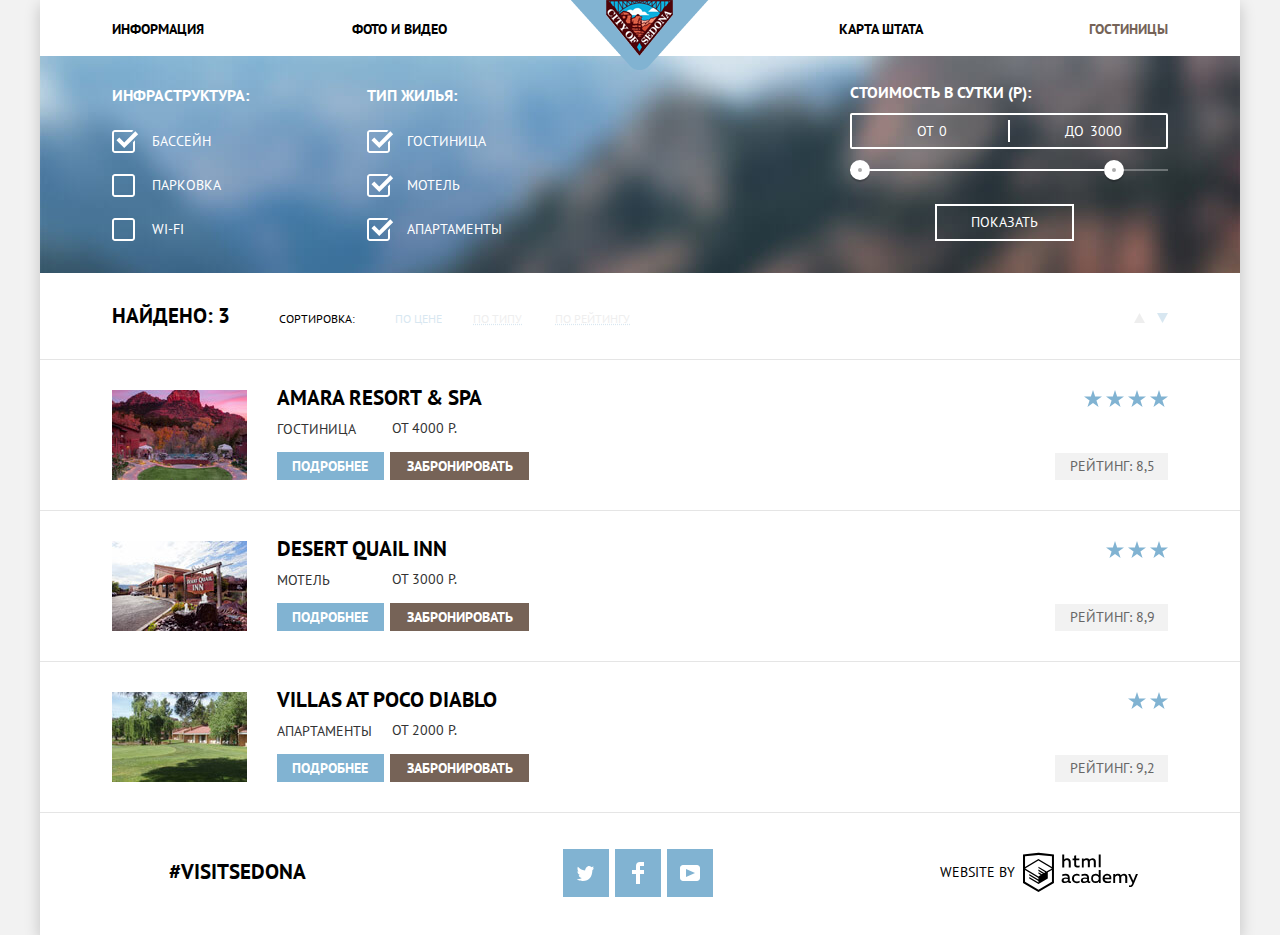
==== commit 53d84622: "Финальные правки№2" ====
--- a/hotels.html
+++ b/hotels.html
@@ -118,7 +118,7 @@
               <img src="img/amara.jpg" alt="Amara resort & spa" width="135" height="90">
               <div class="hotel-results-column">
               <h3 class="hotel-results-name"><a href="#">Amara resort & spa</a></h3>
-              <p class="hotel-price">Гостиница <span class="hotel-results-price">от 4000 Р.</span></p>
+              <p class="hotel-price"><span class="hotel-price-type">Гостиница</span><span class="hotel-results-price">от 4000 Р.</span></p>
               <a class="btn btn-info" href="#">Подробнее</a>
               <a class="btn btn-order" href="#">Забронировать</a>
             </div>
@@ -136,7 +136,7 @@
               <img src="img/desertquail.jpg" alt="Desert quail inn" width="135" height="90">
             <div class="hotel-results-column">
               <h3 class="hotel-results-name"><a href="#">Desert quail inn</a></h3>
-              <p class="hotel-price">Мотель <span class="hotel-results-price">от 3000 Р.</span></p>
+              <p class="hotel-price"><span class="hotel-price-type">Мотель</span><span class="hotel-results-price">от 3000 Р.</span></p>
               <a class="btn btn-info" href="#">Подробнее</a>
               <a class="btn btn-order" href="#">Забронировать</a>
             </div>
@@ -153,7 +153,7 @@
               <img src="img/pocodiablo.jpg" alt="Villas at poco diablo" width="135" height="90">
             <div class="hotel-results-column">
               <h3 class="hotel-results-name"><a href="#">Villas at poco diablo</a></h3>
-              <p class="hotel-price">Апартаменты <span class="hotel-results-price">от 2000 Р.</span></p>
+              <p class="hotel-price"><span class="hotel-price-type">Апартаменты</span><span class="hotel-results-price">от 2000 Р.</span></p>
               <a class="btn btn-info" href="#">Подробнее</a>
               <a class="btn btn-order" href="#">Забронировать</a>
             </div>
--- a/css/style.css
+++ b/css/style.css
@@ -1186,12 +1186,17 @@
 .hotel-price {
     position: relative;
     padding-bottom: 5px;
-    min-width: 182px;
+    width: 182px;
+}
+
+.hotel-price-type {
+    display: inline-block;
+    vertical-align: middle;
+    width: 100px;
 }
 
 .hotel-results-price {
-    position: absolute;
-    right: 0;
+    padding-left: 15px;
 }
 
 .btn-info {
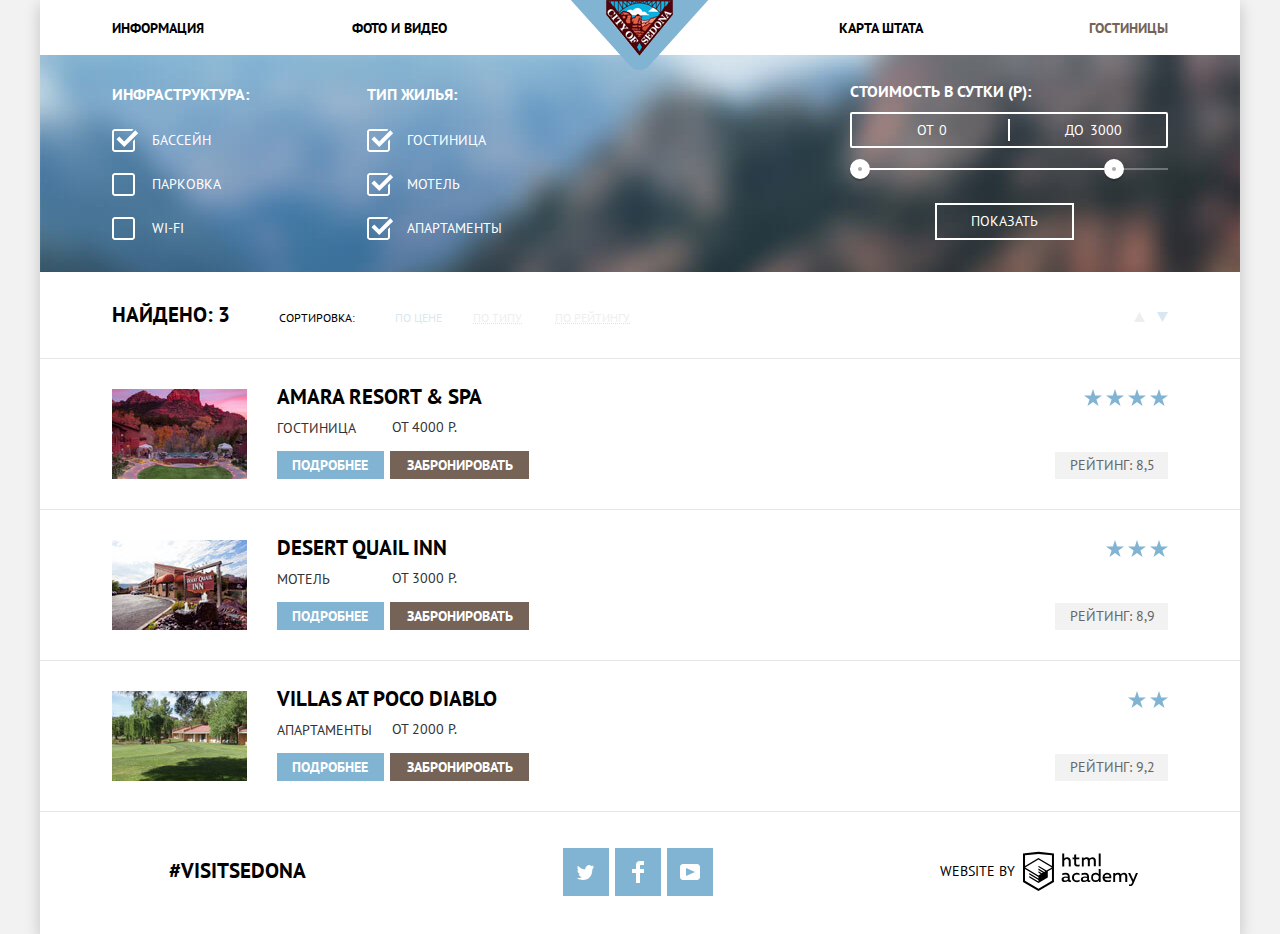
==== commit 3f9ad3fe: "Финальные правки№3" ====
--- a/hotels.html
+++ b/hotels.html
@@ -5,17 +5,17 @@
     <title>HTML Academy: Седона</title>
     <link href="https://fonts.googleapis.com/css?family=PT+Sans:400,700&amp;subset=cyrillic" rel="stylesheet">
     <link href="css/normalize.css" rel="stylesheet">
-    <link href="css/style.css" rel="stylesheet">
+    <link href="css/style.min.css" rel="stylesheet">
   </head>
   <body>
     <div class="body-wrapper">
       <header class="main-header">
+        <div class="main-header-logo-container">
+          <a class="main-header-logo" href="index.html">
+            <img src="img/headerlogo.png" alt="Логотип Седона" width="138" height="70">
+          </a>
+        </div>
         <nav class="header-navigation container">
-          <div class="main-header-logo-container">
-            <a class="main-header-logo" href="index.html">
-              <img src="img/headerlogo.png" alt="Логотип Седона" width="138" height="70">
-            </a>
-          </div>
           <ul class="site-navigation">
             <li><a href="#infromation">Информация</a></li>
             <li><a href="#photo">Фото и видео</a></li>
@@ -24,186 +24,193 @@
           </ul>
         </nav>
       </header>
-
-    <main class="container">
-      <h1 class="visually-hidden">Поиск гостиницы</h1>
-
-      <section class="hotel-filter">
-        <h2 class="visually-hidden">Фильтр поиска отелей</h2>
-        <form class="hotel-filter-form" action="https://echo.htmlacademy.ru" method="get">
-          <fieldset>
-            <legend>Инфраструктура:</legend>
-            <ul>
-              <li class="hotel-filter-option">
-                <label class="checkbox-label" for="pool">
-                  <input class="filter-checkbox visually-hidden" type="checkbox" name="pool" id="pool" checked>
-                  <span class="checkbox-indicator"></span>
-                  Бассейн
-                </label>
+      <main class="container">
+        <h1 class="visually-hidden">Поиск гостиницы</h1>
+        <section class="hotel-filter">
+          <h2 class="visually-hidden">Фильтр поиска отелей</h2>
+          <form class="hotel-filter-form" action="https://echo.htmlacademy.ru" method="get">
+            <fieldset>
+              <legend>Инфраструктура:</legend>
+              <ul>
+                <li class="hotel-filter-option">
+                  <label class="checkbox-label" for="pool">
+                    <input class="filter-checkbox visually-hidden" type="checkbox" name="pool" id="pool" checked>
+                    <span class="checkbox-indicator"></span>
+                    Бассейн
+                  </label>
+                </li>
+                <li class="hotel-filter-option">
+                  <label class="checkbox-label" for="parking">
+                    <input class="filter-checkbox visually-hidden" type="checkbox" name="parking" id="parking">
+                    <span class="checkbox-indicator"></span>
+                    Парковка
+                  </label>
+                </li>
+                <li class="hotel-filter-option">
+                  <label class="checkbox-label" for="wifi">
+                    <input class="filter-checkbox visually-hidden" type="checkbox" name="wi-fi" id="wifi">
+                    <span class="checkbox-indicator"></span>
+                    Wi-fi
+                  </label>
+                </li>
+              </ul>
+            </fieldset>
+            <fieldset>
+              <legend>Тип жилья:</legend>
+              <ul class="hotel-filter-live-type">
+                <li class="hotel-filter-option">
+                  <label class="checkbox-label" for="hotel">
+                    <input class="filter-checkbox visually-hidden" type="checkbox" name="hotel" id="hotel" checked>
+                    <span class="checkbox-indicator"></span>
+                    Гостиница
+                  </label>
+                </li>
+                <li class="hotel-filter-option">
+                  <label class="checkbox-label" for="motel">
+                    <input class="filter-checkbox visually-hidden" type="checkbox" name="motel" id="motel" checked>
+                    <span class="checkbox-indicator"></span>
+                    Мотель
+                  </label>
+                </li>
+                <li class="hotel-filter-option">
+                  <label class="checkbox-label" for="aps">
+                    <input class="filter-checkbox visually-hidden" type="checkbox" name="apartments" id="aps" checked>
+                    <span class="checkbox-indicator"></span>
+                    Апартаменты
+                  </label>
+                </li>
+              </ul>
+            </fieldset>
+            <div class="filter-range">
+              <div class="filter-range-title">Стоимость в сутки (р):</div>
+              <div class="price-controls">
+                <label class="min-price">от <input type="text" name="min-price" value="0"></label>
+                <label class="max-price">до <input type="text" name="max-price" value="3000"></label>
+              </div>
+              <div class="range-controls">
+                <div class="scale">
+                  <div class="bar"></div>
+                </div>
+                <div class="range-toggle range-toggle-min"></div>
+                <div class="range-toggle range-toggle-max"></div>
+              </div>
+              <button class="btn filter-form-btn" type="submit">Показать</button>
+            </div>
+          </form>
+        </section>
+        <section class="hotel-results">
+          <div class="sorting-wrapper">
+            <h2>Найдено: 3</h2>
+            <p class="sorting">Сортировка:</p>
+            <ul class="hotel-sorting">
+              <li class="hotel-sorting-current"><a href="#">По цене</a></li>
+              <li><a href="#">По типу</a></li>
+              <li><a href="#">По рейтингу</a></li>
+              <li><a class="updown" href="#"><p class="visually-hidden">Сортировать снизу вверх</p><svg xmlns="http://www.w3.org/2000/svg" width="11" height="10" viewBox="0 0 11 10"><path d="M5.5 0L0 10h11z"/></svg></a></li>
+              <li><a class="updown hotel-sorting-current" href="#"><p class="visually-hidden">Сортировать сверху</p><svg xmlns="http://www.w3.org/2000/svg" width="11" height="10" viewBox="0 0 11 10"><path d="M5.5 10L0 0h11"/></svg></a></li>
+            </ul>
+          </div>
+          <ul class="hotel-results-list">
+            <li class="hotel-results-item">
+              <img src="img/amara.jpg" alt="Amara resort & spa" width="135" height="90">
+              <div class="hotel-results-column">
+                <h3 class="hotel-results-name"><a href="#">Amara resort & spa</a></h3>
+                <p class="hotel-price"><span class="hotel-price-type">Гостиница</span><span class="hotel-results-price">от 4000 Р.</span></p>
+                <a class="btn btn-info" href="#">Подробнее</a>
+                <a class="btn btn-order" href="#">Забронировать</a>
+              </div>
+              <div class="hotel-results-column">
+                <p class="rating">Рейтинг: 8,5</p>
+                <ul class="stars">
+                  <li><img src="img/star.svg" alt="star" width="18" height="17"></li>
+                  <li><img src="img/star.svg" alt="star" width="18" height="17"></li>
+                  <li><img src="img/star.svg" alt="star" width="18" height="17"></li>
+                  <li><img src="img/star.svg" alt="star" width="18" height="17"></li>
+                </ul>
+              </div>
+            </li>
+            <li class="hotel-results-item">
+              <img src="img/desertquail.jpg" alt="Desert quail inn" width="135" height="90">
+              <div class="hotel-results-column">
+                <h3 class="hotel-results-name"><a href="#">Desert quail inn</a></h3>
+                <p class="hotel-price"><span class="hotel-price-type">Мотель</span><span class="hotel-results-price">от 3000 Р.</span></p>
+                <a class="btn btn-info" href="#">Подробнее</a>
+                <a class="btn btn-order" href="#">Забронировать</a>
+              </div>
+              <div class="hotel-results-column">
+              <p class="rating">Рейтинг: 8,9</p>
+                <ul class="stars">
+                  <li><img src="img/star.svg" alt="star" width="18" height="17"></li>
+                  <li><img src="img/star.svg" alt="star" width="18" height="17"></li>
+                  <li><img src="img/star.svg" alt="star" width="18" height="17"></li>
+                </ul>
+              </div>
+            </li>
+            <li class="hotel-results-item">
+              <img src="img/pocodiablo.jpg" alt="Villas at poco diablo" width="135" height="90">
+              <div class="hotel-results-column">
+                <h3 class="hotel-results-name"><a href="#">Villas at poco diablo</a></h3>
+                <p class="hotel-price"><span class="hotel-price-type">Апартаменты</span><span class="hotel-results-price">от 2000 Р.</span></p>
+                <a class="btn btn-info" href="#">Подробнее</a>
+                <a class="btn btn-order" href="#">Забронировать</a>
+              </div>
+              <div class="hotel-results-column">
+                <p class="rating">Рейтинг: 9,2</p>
+                <ul class="stars">
+                  <li><img src="img/star.svg" alt="star" width="18" height="17"></li>
+                  <li><img src="img/star.svg" alt="star" width="18" height="17"></li>
+                </ul>
+              </div>
+            </li>
+          </ul>
+        </section>
+      </main>
+      <footer class="main-footer inner-footer">
+        <div class="container">
+          <div class="footer-item">
+            <p class="footer-hashtag">#visitsedona</p>
+          </div>
+          <div class="footer-social footer-item">
+            <ul class="footer-social-list">
+              <li><a class="btn social-btn" href="#twitter"><span class="visually-hidden">twitter</span><svg xmlns="http://www.w3.org/2000/svg" xmlns:xlink="http://www.w3.org/1999/xlink" width="17" height="15" viewBox="0 0 17 15">
+                <path d="M10.95.144c1.685-.496 2.984.27 3.577 1.179.673-.231 1.331-.481 2.011-.708a2.345 2.345 0 0 1-.857 1.768c.685.17 1.304-.491 1.304-.491-.169 1-1.006
+                1.788-1.563 2.024-.231 6.75-3.175 11.217-10.077 11.082h-.446c-.41 0-4.164-.46-4.898-1.887 2.271.196 3.893-.422 4.693-1.177-.96-.3-2.679-.477-2.979-2.95.349.106.564.228
+                1.19.119C1.705 8.247.374 7.53.448 5.33c.285.328 1.067.536 1.34.472C1.085 5.561-.182 2.442.894.85c1.818 1.854 3.735 3.606 7.152 3.773C8.254 2.33 9.183.793 10.95.144z"/></svg></a>
               </li>
-              <li class="hotel-filter-option">
-                <label class="checkbox-label" for="parking">
-                  <input class="filter-checkbox visually-hidden" type="checkbox" name="parking" id="parking">
-                  <span class="checkbox-indicator"></span>
-                  Парковка
-                </label>
+              <li>
+                <a class="btn social-btn" href="#facebook">
+                  <span class="visually-hidden">facebook</span>
+                  <svg xmlns="http://www.w3.org/2000/svg" width="12" height="22" viewBox="0 0 12 22">
+                    <path d="M12 4V0H8a4 4 0 0 0-4 4v4H0v4h4v10h4V12h4V8H8V4h4z"/>
+                  </svg>
+                </a>
               </li>
-              <li class="hotel-filter-option">
-                <label class="checkbox-label" for="wifi">
-                  <input class="filter-checkbox visually-hidden" type="checkbox" name="wi-fi" id="wifi">
-                  <span class="checkbox-indicator"></span>
-                  Wi-fi
-                </label>
+              <li>
+                <a class="btn social-btn" href="#youtube">
+                  <span class="visually-hidden">youtube</span>
+                  <svg version="1.1" id="Layer_1" xmlns="http://www.w3.org/2000/svg"
+                    xmlns:xlink="http://www.w3.org/1999/xlink" x="0px" y="0px"
+                    width="20px" height="16px" viewBox="0 0 20 16" xml:space="preserve">
+                    <image overflow="visible" width="20" height="16"></image>
+                    <path d="M17,0H3C1.35,0,0,1.35,0,3v10c0,1.65,1.35,3,3,3h14c1.65,0,3-1.35,3-3V3C20,1.35,18.65,0,17,0z
+                    M6.027,11.998V4.002L15.014,8L6.027,11.998z"/>
+                  </svg>
+                </a>
               </li>
             </ul>
-          </fieldset>
-          <fieldset>
-            <legend>Тип жилья:</legend>
-            <ul class="hotel-filter-live-type">
-              <li class="hotel-filter-option">
-                <label class="checkbox-label" for="hotel">
-                  <input class="filter-checkbox visually-hidden" type="checkbox" name="hotel" id="hotel" checked>
-                  <span class="checkbox-indicator"></span>
-                  Гостиница
-                </label>
-              </li>
-              <li class="hotel-filter-option">
-                <label class="checkbox-label" for="motel">
-                  <input class="filter-checkbox visually-hidden" type="checkbox" name="motel" id="motel" checked>
-                  <span class="checkbox-indicator"></span>
-                  Мотель
-                </label>
-              </li>
-              <li class="hotel-filter-option">
-                <label class="checkbox-label" for="aps">
-                  <input class="filter-checkbox visually-hidden" type="checkbox" name="apartments" id="aps" checked>
-                  <span class="checkbox-indicator"></span>
-                  Апартаменты
-                </label>
-              </li>
-            </ul>
-          </fieldset>
-          <div class="filter-range">
-            <div class="filter-range-title">Стоимость в сутки (р):</div>
-            <div class="price-controls">
-              <label class="min-price">от <input type="text" name="min-price" value="0"></label>
-              <label class="max-price">до <input type="text" name="max-price" value="3000"></label>
-            </div>
-            <div class="range-controls">
-              <div class="scale">
-                <div class="bar"></div>
-              </div>
-              <div class="range-toggle range-toggle-min"></div>
-              <div class="range-toggle range-toggle-max"></div>
-            </div>
-            <button class="btn filter-form-btn" type="submit">Показать</button>
-          </div>
-        </form>
-      </section>
-
-      <section class="hotel-results">
-        <div class="sorting-wrapper">
-        <h2>Найдено: 3</h2>
-        <p class="sorting">Сортировка:</p>
-        <ul class="hotel-sorting">
-          <li class="hotel-sorting-current"><a href="#">По цене</a></li>
-          <li><a href="#">По типу</a></li>
-          <li><a href="#">По рейтингу</a></li>
-          <li><a class="updown" href="#"><svg xmlns="http://www.w3.org/2000/svg" width="11" height="10" viewBox="0 0 11 10"><path d="M5.5 0L0 10h11z"/></svg></a></li>
-          <li><a class="updown hotel-sorting-current" href="#"><svg xmlns="http://www.w3.org/2000/svg" width="11" height="10" viewBox="0 0 11 10"><path d="M5.5 10L0 0h11"/></svg></a></li>
-        </ul>
+          </div>
+          <div class="footer-item">
+            <p class="footer-copyright">
+              <b>Website by</b>
+              <a class="main-footer-logo" href="https://htmlacademy.ru/intensive/htmlcss">
+                <span class="visually-hidden">htmlacademy</span>
+                <svg id="Layer_2" data-name="Layer 1" xmlns="http://www.w3.org/2000/svg" width="115" height="41" viewBox="0 0 108.08 36.85"><title>logo-htmlacademy-small1</title><path d="M44.61,26.88a2,2,0,0,0,.55-0.1v1.33a3.25,3.25,0,0,1-1.18.21,1.67,1.67,0,0,1-1.67-1,4.84,4.84,0,0,1-3.14,1.08c-1.51,0-2.91-.83-2.91-2.55,0-2.13,2-2.79,3.71-2.79a11.08,11.08,0,0,1,2.17.25v-0.3c0-1-.76-1.77-2.19-1.77a7.42,7.42,0,0,0-3,.64v-1.7a10.21,10.21,0,0,1,3.19-.55c2.36,0,3.81,1.12,3.81,3.65v3a0.54,0.54,0,0,0,.49.59h0.17Zm-6.44-1.13A1.35,1.35,0,0,0,39.63,27h0.11a3.39,3.39,0,0,0,2.41-1V24.58a9.72,9.72,0,0,0-1.81-.21c-1,0-2.16.33-2.16,1.38h0Zm12.36-6.11a5,5,0,0,1,2.57.64V22a4.08,4.08,0,0,0-2.3-.7,2.75,2.75,0,1,0,0,5.49,5,5,0,0,0,2.43-.64v1.71a6.27,6.27,0,0,1-2.76.57A4.21,4.21,0,0,1,46,24.51q0-.21,0-0.41a4.32,4.32,0,0,1,4.18-4.46h0.38Zm12.17,7.24a2,2,0,0,0,.55-0.1v1.33a3.25,3.25,0,0,1-1.18.21,1.67,1.67,0,0,1-1.67-1,4.84,4.84,0,0,1-3.14,1.08c-1.51,0-2.91-.83-2.91-2.55,0-2.13,2-2.79,3.71-2.79a11.08,11.08,0,0,1,2.17.25v-0.3c0-1-.76-1.77-2.19-1.77a7.42,7.42,0,0,0-3,.64v-1.7a10.21,10.21,0,0,1,3.19-.55c2.36,0,3.81,1.12,3.81,3.65v3a0.54,0.54,0,0,0,.49.59h0.17Zm-6.44-1.13A1.35,1.35,0,0,0,57.73,27h0.11a3.39,3.39,0,0,0,2.41-1V24.58a9.72,9.72,0,0,0-1.81-.21c-1.06,0-2.16.33-2.16,1.38h0ZM73,16V28.2H71.35V26.88a3.88,3.88,0,0,1-3.19,1.54,4.4,4.4,0,0,1,0-8.78,3.81,3.81,0,0,1,3,1.3V16H73Zm-4.53,5.22a2.76,2.76,0,1,0,0,5.52A2.86,2.86,0,0,0,71.15,25V23A2.91,2.91,0,0,0,68.49,21.27ZM79,19.64c3.31,0,4.46,2.68,3.92,5.09H76.7c0.21,1.5,1.67,2.11,3.19,2.11a6.11,6.11,0,0,0,2.64-.59v1.6a7.14,7.14,0,0,1-3,.57C77,28.42,74.78,27,74.78,24a4.18,4.18,0,0,1,4-4.39H79Zm0.09,1.54a2.28,2.28,0,0,0-2.44,2.1v0.06H81.3A2,2,0,0,0,79.13,21.18Zm5.73,7V19.87h1.65v1a3.81,3.81,0,0,1,2.78-1.27A2.86,2.86,0,0,1,91.89,21a4.12,4.12,0,0,1,2.91-1.33A3.06,3.06,0,0,1,98,23V28.2h-1.9V23.05a1.59,1.59,0,0,0-1.42-1.75H94.42a2.8,2.8,0,0,0-2.07,1.12V28.2h-1.9V23.05A1.59,1.59,0,0,0,89,21.31H88.8a3,3,0,0,0-2.21,1.29v5.63H84.86Zm21.31-8.33h1.9l-3.91,9.46c-0.9,2.17-2.09,2.86-3.35,2.86a4.76,4.76,0,0,1-1.1-.14V30.46a2.86,2.86,0,0,0,.85.12c0.9,0,1.58-.64,2.07-1.9l0.17-.42-4-8.4h2l2.86,6.29ZM38.73,1.46V6.22a3.81,3.81,0,0,1,2.7-1.14,3.25,3.25,0,0,1,3.44,3.4v5.15H43V8.72a1.81,1.81,0,0,0-1.61-2h-0.3a2.93,2.93,0,0,0-2.32,1.39v5.52h-1.9V1.46h1.9ZM49.94,2.31v3h3V6.91h-3v3.81c0,1.1.5,1.46,1.58,1.46a4.49,4.49,0,0,0,1.69-.33v1.6A6.8,6.8,0,0,1,51,13.8a2.55,2.55,0,0,1-2.86-2.74V6.89H46.58V5.26h1.5V2.74Zm5.4,11.31V5.28H57v1A3.81,3.81,0,0,1,59.77,5a2.86,2.86,0,0,1,2.6,1.33A4.12,4.12,0,0,1,65.28,5,3.06,3.06,0,0,1,68.44,8.4v5.21h-1.9V8.46a1.59,1.59,0,0,0-1.42-1.75H64.89a2.8,2.8,0,0,0-2.07,1.12v5.78h-1.9V8.46A1.59,1.59,0,0,0,59.5,6.71H59.27A3,3,0,0,0,57.06,8v5.63H55.34ZM71.17,1.45H73V13.6H71.17V1.45ZM14.71,0H14.55L0,1.54V28.21l14.55,8.66,14.55-8.66V1.54Zm12.5,27.1L14.55,34.64,1.9,27.12V16.18l12.59,7.5V25L5.86,19.9v1.31l8.68,5.21v1.39L5.87,22.65V24l8.68,5.21,8.75-5.24V18.31L27.2,16V27.12Zm0-12.53-3.48,2-1.6,1L14.51,13v1.31L21,18.23H21l-0.14.09-1,.54-5.37-3.2V17l4.24,2.52-1,.67-3.2-1.9v1.31l2.1,1.24L14.5,22.1,2,14.65,14.51,7.11Zm0-1.32L14.49,5.76,1.91,13.25v-10L14.56,1.92,27.21,3.25v10h0Z" transform="translate(0 -0.02)"/>
+                </svg>
+              </a>
+            </p>
+          </div>
         </div>
-        <ul class="hotel-results-list">
-          <li class="hotel-results-item">
-              <img src="img/amara.jpg" alt="Amara resort & spa" width="135" height="90">
-              <div class="hotel-results-column">
-              <h3 class="hotel-results-name"><a href="#">Amara resort & spa</a></h3>
-              <p class="hotel-price"><span class="hotel-price-type">Гостиница</span><span class="hotel-results-price">от 4000 Р.</span></p>
-              <a class="btn btn-info" href="#">Подробнее</a>
-              <a class="btn btn-order" href="#">Забронировать</a>
-            </div>
-            <div class="hotel-results-column">
-              <p class="rating">Рейтинг: 8,5</p>
-              <ul class="stars">
-                <li><img src="img/star.svg" alt="star" width="18" height="17"></li>
-                <li><img src="img/star.svg" alt="star" width="18" height="17"></li>
-                <li><img src="img/star.svg" alt="star" width="18" height="17"></li>
-                <li><img src="img/star.svg" alt="star" width="18" height="17"></li>
-              </ul>
-            </div>
-          </li>
-          <li class="hotel-results-item">
-              <img src="img/desertquail.jpg" alt="Desert quail inn" width="135" height="90">
-            <div class="hotel-results-column">
-              <h3 class="hotel-results-name"><a href="#">Desert quail inn</a></h3>
-              <p class="hotel-price"><span class="hotel-price-type">Мотель</span><span class="hotel-results-price">от 3000 Р.</span></p>
-              <a class="btn btn-info" href="#">Подробнее</a>
-              <a class="btn btn-order" href="#">Забронировать</a>
-            </div>
-            <div class="hotel-results-column">
-              <p class="rating">Рейтинг: 8,9</p>
-              <ul class="stars">
-                <li><img src="img/star.svg" alt="star" width="18" height="17"></li>
-                <li><img src="img/star.svg" alt="star" width="18" height="17"></li>
-                <li><img src="img/star.svg" alt="star" width="18" height="17"></li>
-              </ul>
-            </div>
-          </li>
-          <li class="hotel-results-item">
-              <img src="img/pocodiablo.jpg" alt="Villas at poco diablo" width="135" height="90">
-            <div class="hotel-results-column">
-              <h3 class="hotel-results-name"><a href="#">Villas at poco diablo</a></h3>
-              <p class="hotel-price"><span class="hotel-price-type">Апартаменты</span><span class="hotel-results-price">от 2000 Р.</span></p>
-              <a class="btn btn-info" href="#">Подробнее</a>
-              <a class="btn btn-order" href="#">Забронировать</a>
-            </div>
-            <div class="hotel-results-column">
-              <p class="rating">Рейтинг: 9,2</p>
-              <ul class="stars">
-                <li><img src="img/star.svg" alt="star" width="18" height="17"></li>
-                <li><img src="img/star.svg" alt="star" width="18" height="17"></li>
-              </ul>
-            </div>
-          </li>
-        </ul>
-      </section>
-    </main>
-
-    <footer class="main-footer inner-footer">
-      <div class="container">
-      <div class="footer-item"><p class="footer-hashtag">#visitsedona</p></div>
-      <div class="footer-social footer-item">
-        <ul class="footer-social-list">
-          <li><a class="btn social-btn" href="#twitter"><span class="visually-hidden">twitter</span><svg xmlns="http://www.w3.org/2000/svg" xmlns:xlink="http://www.w3.org/1999/xlink" width="17" height="15" viewBox="0 0 17 15">
-            <path d="M10.95.144c1.685-.496 2.984.27 3.577 1.179.673-.231 1.331-.481 2.011-.708a2.345 2.345 0 0 1-.857 1.768c.685.17 1.304-.491 1.304-.491-.169 1-1.006
-             1.788-1.563 2.024-.231 6.75-3.175 11.217-10.077 11.082h-.446c-.41 0-4.164-.46-4.898-1.887 2.271.196 3.893-.422 4.693-1.177-.96-.3-2.679-.477-2.979-2.95.349.106.564.228
-              1.19.119C1.705 8.247.374 7.53.448 5.33c.285.328 1.067.536 1.34.472C1.085 5.561-.182 2.442.894.85c1.818 1.854 3.735 3.606 7.152 3.773C8.254 2.33 9.183.793 10.95.144z"/></svg></a>
-          </li>
-          <li><a class="btn social-btn" href="#facebook"><span class="visually-hidden">facebook</span><svg xmlns="http://www.w3.org/2000/svg" width="12" height="22" viewBox="0 0 12 22">
-            <path d="M12 4V0H8a4 4 0 0 0-4 4v4H0v4h4v10h4V12h4V8H8V4h4z"/></svg></a>
-          </li>
-          <li>
-            <a class="btn social-btn" href="#youtube"><span class="visually-hidden">youtube</span><svg version="1.1" id="Layer_1" xmlns="http://www.w3.org/2000/svg"
-               xmlns:xlink="http://www.w3.org/1999/xlink" x="0px" y="0px"
-               width="20px" height="16px" viewBox="0 0 20 16" xml:space="preserve">
-               <image overflow="visible" width="20" height="16"></image>
-               <path d="M17,0H3C1.35,0,0,1.35,0,3v10c0,1.65,1.35,3,3,3h14c1.65,0,3-1.35,3-3V3C20,1.35,18.65,0,17,0z
-               M6.027,11.998V4.002L15.014,8L6.027,11.998z"/></svg>
-             </a>
-          </li>
-        </ul>
-      </div>
-      <div class="footer-item">
-        <p class="footer-copyright">
-        <b>Website by</b>
-        <a class="main-footer-logo" href="https://htmlacademy.ru/intensive/htmlcss"><span class="visually-hidden">htmlacademy</span>
-          <svg id="Layer_2" data-name="Layer 1" xmlns="http://www.w3.org/2000/svg" width="115" height="41" viewBox="0 0 108.08 36.85"><title>logo-htmlacademy-small1</title><path d="M44.61,26.88a2,2,0,0,0,.55-0.1v1.33a3.25,3.25,0,0,1-1.18.21,1.67,1.67,0,0,1-1.67-1,4.84,4.84,0,0,1-3.14,1.08c-1.51,0-2.91-.83-2.91-2.55,0-2.13,2-2.79,3.71-2.79a11.08,11.08,0,0,1,2.17.25v-0.3c0-1-.76-1.77-2.19-1.77a7.42,7.42,0,0,0-3,.64v-1.7a10.21,10.21,0,0,1,3.19-.55c2.36,0,3.81,1.12,3.81,3.65v3a0.54,0.54,0,0,0,.49.59h0.17Zm-6.44-1.13A1.35,1.35,0,0,0,39.63,27h0.11a3.39,3.39,0,0,0,2.41-1V24.58a9.72,9.72,0,0,0-1.81-.21c-1,0-2.16.33-2.16,1.38h0Zm12.36-6.11a5,5,0,0,1,2.57.64V22a4.08,4.08,0,0,0-2.3-.7,2.75,2.75,0,1,0,0,5.49,5,5,0,0,0,2.43-.64v1.71a6.27,6.27,0,0,1-2.76.57A4.21,4.21,0,0,1,46,24.51q0-.21,0-0.41a4.32,4.32,0,0,1,4.18-4.46h0.38Zm12.17,7.24a2,2,0,0,0,.55-0.1v1.33a3.25,3.25,0,0,1-1.18.21,1.67,1.67,0,0,1-1.67-1,4.84,4.84,0,0,1-3.14,1.08c-1.51,0-2.91-.83-2.91-2.55,0-2.13,2-2.79,3.71-2.79a11.08,11.08,0,0,1,2.17.25v-0.3c0-1-.76-1.77-2.19-1.77a7.42,7.42,0,0,0-3,.64v-1.7a10.21,10.21,0,0,1,3.19-.55c2.36,0,3.81,1.12,3.81,3.65v3a0.54,0.54,0,0,0,.49.59h0.17Zm-6.44-1.13A1.35,1.35,0,0,0,57.73,27h0.11a3.39,3.39,0,0,0,2.41-1V24.58a9.72,9.72,0,0,0-1.81-.21c-1.06,0-2.16.33-2.16,1.38h0ZM73,16V28.2H71.35V26.88a3.88,3.88,0,0,1-3.19,1.54,4.4,4.4,0,0,1,0-8.78,3.81,3.81,0,0,1,3,1.3V16H73Zm-4.53,5.22a2.76,2.76,0,1,0,0,5.52A2.86,2.86,0,0,0,71.15,25V23A2.91,2.91,0,0,0,68.49,21.27ZM79,19.64c3.31,0,4.46,2.68,3.92,5.09H76.7c0.21,1.5,1.67,2.11,3.19,2.11a6.11,6.11,0,0,0,2.64-.59v1.6a7.14,7.14,0,0,1-3,.57C77,28.42,74.78,27,74.78,24a4.18,4.18,0,0,1,4-4.39H79Zm0.09,1.54a2.28,2.28,0,0,0-2.44,2.1v0.06H81.3A2,2,0,0,0,79.13,21.18Zm5.73,7V19.87h1.65v1a3.81,3.81,0,0,1,2.78-1.27A2.86,2.86,0,0,1,91.89,21a4.12,4.12,0,0,1,2.91-1.33A3.06,3.06,0,0,1,98,23V28.2h-1.9V23.05a1.59,1.59,0,0,0-1.42-1.75H94.42a2.8,2.8,0,0,0-2.07,1.12V28.2h-1.9V23.05A1.59,1.59,0,0,0,89,21.31H88.8a3,3,0,0,0-2.21,1.29v5.63H84.86Zm21.31-8.33h1.9l-3.91,9.46c-0.9,2.17-2.09,2.86-3.35,2.86a4.76,4.76,0,0,1-1.1-.14V30.46a2.86,2.86,0,0,0,.85.12c0.9,0,1.58-.64,2.07-1.9l0.17-.42-4-8.4h2l2.86,6.29ZM38.73,1.46V6.22a3.81,3.81,0,0,1,2.7-1.14,3.25,3.25,0,0,1,3.44,3.4v5.15H43V8.72a1.81,1.81,0,0,0-1.61-2h-0.3a2.93,2.93,0,0,0-2.32,1.39v5.52h-1.9V1.46h1.9ZM49.94,2.31v3h3V6.91h-3v3.81c0,1.1.5,1.46,1.58,1.46a4.49,4.49,0,0,0,1.69-.33v1.6A6.8,6.8,0,0,1,51,13.8a2.55,2.55,0,0,1-2.86-2.74V6.89H46.58V5.26h1.5V2.74Zm5.4,11.31V5.28H57v1A3.81,3.81,0,0,1,59.77,5a2.86,2.86,0,0,1,2.6,1.33A4.12,4.12,0,0,1,65.28,5,3.06,3.06,0,0,1,68.44,8.4v5.21h-1.9V8.46a1.59,1.59,0,0,0-1.42-1.75H64.89a2.8,2.8,0,0,0-2.07,1.12v5.78h-1.9V8.46A1.59,1.59,0,0,0,59.5,6.71H59.27A3,3,0,0,0,57.06,8v5.63H55.34ZM71.17,1.45H73V13.6H71.17V1.45ZM14.71,0H14.55L0,1.54V28.21l14.55,8.66,14.55-8.66V1.54Zm12.5,27.1L14.55,34.64,1.9,27.12V16.18l12.59,7.5V25L5.86,19.9v1.31l8.68,5.21v1.39L5.87,22.65V24l8.68,5.21,8.75-5.24V18.31L27.2,16V27.12Zm0-12.53-3.48,2-1.6,1L14.51,13v1.31L21,18.23H21l-0.14.09-1,.54-5.37-3.2V17l4.24,2.52-1,.67-3.2-1.9v1.31l2.1,1.24L14.5,22.1,2,14.65,14.51,7.11Zm0-1.32L14.49,5.76,1.91,13.25v-10L14.56,1.92,27.21,3.25v10h0Z" transform="translate(0 -0.02)"/>
-          </svg>
-        </a>
-      </p>
+      </footer>
     </div>
-    </div>
-    </footer>
-  </div>
   </body>
 </html>
--- a/css/style.min.css
+++ b/css/style.min.css
@@ -0,0 +1 @@
+body{margin:0;padding:0;font-family:"PT Sans",Arial,sans-serif;font-size:14px;line-height:21px;font-weight:700;color:#333;text-transform:uppercase;background-color:#f2f2f2}a{text-decoration:none}.visually-hidden:not(:focus):not(:active),input[type=checkbox].visually-hidden,input[type=radio].visually-hidden{position:absolute;width:1px;height:1px;margin:-1px;border:0;padding:0;white-space:nowrap;-webkit-clip-path:inset(100%);clip-path:inset(100%);clip:rect(0 0 0 0);overflow:hidden}.header-navigation,.search-form form{font-size:14px;line-height:26px;color:#000;background-color:#fff}.site-navigation{list-style:none}.site-navigation a{color:#000}.site-navigation a:hover{color:#81b3d2}.site-navigation a:active{color:#cacaca}.main-background{background-image:url(../img/sedona-mountains-shape.png),url(../img/sedona-mountains.jpg);background-repeat:no-repeat;background-color:#6c6769;background-position:bottom,0 -56px;padding-bottom:74px}.features{font-weight:400}.feature-item-list,.features-list,.footer-social ul,.hotel-filter ul,.hotel-results ul{list-style:none}.feature-item,.features h3,.features-head{text-align:center}.features h3{font-size:21px;line-height:21px;color:#000;font-weight:700;width:160px;padding-left:120px}.features-title p:first-child{font-weight:700;font-size:21px;line-height:26px;color:#000}.search-form{background-color:#fff}.search-form p{text-align:center;line-height:24px;font-weight:400}.btn,.search-form-head{font-size:30px;line-height:36px;color:#000;font-weight:700}.btn{font-size:21px;line-height:26px;color:#fff;text-align:center;vertical-align:middle;border:0;background-color:#766357;text-transform:uppercase;cursor:pointer}.btn:hover{background-color:#604e44}.btn:active{background-color:#503e34;color:#857871}.search-form-btn{background-color:#81b3d2;padding:18px 197px 16px 196px;margin-top:24px;width:100%}.search-form-btn:hover{background-color:#669ec1}.search-form-btn:active{background-color:#5596be;color:#88b6d0}.search-form input{font:inherit;border:0;background-color:#f2f2f2}.search-form input:hover{background-color:#ebebeb}.search-form input:focus{background-color:#fff;outline:2px solid #e5e5e5}input::-webkit-input-placeholder{color:#000;text-transform:uppercase}input:-ms-input-placeholder,input::-ms-input-placeholder{color:#000;text-transform:uppercase}input::placeholder{color:#000;text-transform:uppercase}.main-footer{font-weight:400}.footer-hashtag{font-size:21px;line-height:26px;color:#000;font-weight:700;margin:0}.footer-social{text-align:center}.footer-copyright,.social-btn{display:-webkit-box;display:-ms-flexbox;display:flex;-webkit-box-align:center;-ms-flex-align:center;align-items:center}.social-btn{-webkit-box-pack:center;-ms-flex-pack:center;justify-content:center;width:46px;height:48px;background-color:#81b3d2}.social-btn:hover{background-color:#669ec1}.social-btn:active{background-color:#5596be}.social-btn svg{fill:#fff}.social-btn:active svg{fill:#88b6d0}.main-footer-logo svg{margin-bottom:-8px}.main-footer-logo:hover svg{fill:#81b3d2}.hotel-sorting svg,.main-footer-logo:active svg{fill:#cacaca}.footer-copyright{font-size:14px;line-height:26px;color:#000;margin:0;padding:0}.site-navigation-current a{color:#756357}.hotel-results-list a{color:#000}.filter-form-btn,.hotel-filter form{color:#fff;font-size:14px;line-height:21px}.hotel-filter form{background-image:url(../img/filter-background.jpg);background-repeat:no-repeat;background-color:#49545a}.hotel-filter fieldset{border:0;padding:0;margin:0}.filter-form-btn{display:block;font-weight:400;background-color:transparent;border:2px solid #fff;padding:6px 34px;margin:-2px 0 0 85px}.filter-form-btn:active,.filter-form-btn:hover{color:#000;background-color:#fff}.hotel-filter,.hotel-results{font-weight:400}.hotel-filter legend{font-size:16px;line-height:21px;font-weight:700}.hotel-results h2,.hotel-results h3{font-size:21px;line-height:26px;color:#000}.hotel-sorting li,.sorting{font-size:12px;line-height:18px;font-weight:400}.sorting{color:#000;margin:6px 0 0 49px}.hotel-sorting a{color:#cacaca;opacity:30%;text-decoration:underline;-webkit-text-decoration-color:#81b3d2;text-decoration-color:#81b3d2;-webkit-text-decoration-style:dotted;text-decoration-style:dotted}.hotel-sorting-current a{color:#81b3d2;text-decoration:none}.updown:hover svg{fill:#000}.hotel-sorting-current svg,.updown:active svg{fill:#81b3d2}.hotel-results a:hover{color:#81b3d2}.hotel-sorting a:active{color:#000;text-decoration:none}.rating{font-size:14px;line-height:21px;color:#666}.hotel-results-name a:hover{color:#81b3d2}.hotel-results-name a:active{color:#cacaca}.hotel-results-item .btn-info,.hotel-results-item .btn-order{font-size:14px;line-height:21px;color:#fff;background-color:#81b3d2;padding:4px 16px 3px 15px}.hotel-results-item .btn-order{background-color:#766357;padding:4px 16px 3px 17px}.hotel-results-item .btn-info:hover{background-color:#669ec1;color:#fff}.hotel-results-item .btn-info:active{background-color:#5596be;color:#88b6d0}.hotel-results-item .btn-order:hover{background-color:#604e44;color:#fff}.hotel-results-item .btn-order:active{background-color:#503e34;color:#857871}.body-wrapper,.container{width:1200px;margin:0 auto}.container{padding:0}.body-wrapper{background-color:#fff;-webkit-box-shadow:0 5px 15px 0 rgba(0,1,1,.2);box-shadow:0 5px 15px 0 rgba(0,1,1,.2)}.site-navigation{display:-webkit-box;display:-ms-flexbox;display:flex;padding-left:72px;padding-right:72px}.site-navigation li{width:240px;text-align:left}.site-navigation li:last-child,.site-navigation li:nth-child(3){text-align:right}.site-navigation li:nth-child(2){margin-right:auto}.site-navigation li:nth-child(3){margin-left:auto;padding-right:5px}.main-header{position:relative;padding-top:1px}.main-header-logo-container{position:absolute;top:0;left:531px}.main-background img{margin-left:371px;margin-top:76px}.features-title{margin:62px 354px 52px}.features-title .features-head:first-child{margin-bottom:30px}.features-list{display:-webkit-box;display:-ms-flexbox;display:flex;-ms-flex-wrap:wrap;flex-wrap:wrap;-webkit-box-align:stretch;-ms-flex-align:stretch;align-items:stretch;-ms-flex-line-pack:stretch;align-content:stretch;margin:0;padding:0}.feature-item{width:400px}.features-list p{text-align:center;padding-left:48px;padding-right:49px}.features-img{width:800px;height:256px}.feature-item-inside img{width:74px;height:70px}.features-list li:first-child,.features-list li:nth-child(7){background-color:#81b3d2;color:#fff;padding-top:25px;padding-bottom:25px}.features-background p{display:inline-block;vertical-align:middle;margin:0}.features-background p:nth-child(2){padding-bottom:20px;padding-top:5px}.features-list li:nth-child(10),.features-list li:nth-child(8),.features-list li:nth-child(9){padding-top:25px;padding-bottom:46px;background-color:#f2f2f2}.features-list li:first-child h3,.features-list li:nth-child(7) h3{color:#fff}.features-list li:nth-child(3),.features-list li:nth-child(4),.features-list li:nth-child(5){background-color:#fff;padding-top:47px;padding-bottom:69px}.feature-item:nth-child(3) h3,.feature-item:nth-child(4) h3,.feature-item:nth-child(5) h3{padding-bottom:5px}.feature-item:nth-child(10) p,.feature-item:nth-child(8) p,.feature-item:nth-child(9) p{padding-left:65px;padding-right:65px;padding-top:5px}.search-form-title{margin:54px 380px 50px}.search-hotel-btn{margin-left:316px;margin-right:316px;padding:30px 139px}.search-form-hotels{position:absolute;display:-webkit-box;display:-ms-flexbox;display:flex;-webkit-box-orient:horizontal;-webkit-box-direction:normal;-ms-flex-direction:row;flex-direction:row;-webkit-box-pack:justify;-ms-flex-pack:justify;justify-content:space-between;-ms-flex-wrap:wrap;flex-wrap:wrap;left:316px;padding:55px;width:458px}.search-form-hotels p{font-weight:700;text-align:left}.search-form-container{position:relative}.search-form-item{margin:0 0 30px;position:relative}.search-form-item input,.search-form-item label{display:inline-block;vertical-align:middle}.search-form-item:nth-child(1) label,.search-form-item:nth-child(2) label,.search-form-item:nth-child(3) label{width:112px}.search-form-item:nth-child(4) label{width:38px;margin-right:27px;margin-left:50px}.search-form-item input{padding:9px;line-height:1}.search-form-item:first-child,.search-form-item:nth-child(2){width:100%}.search-form-item:nth-child(3),.search-form-item:nth-child(4){width:50%;vertical-align:middle}.search-form-item .amount,.search-form-item .in-out-date{width:346px;-webkit-box-sizing:border-box;box-sizing:border-box;padding-right:38px}.calendar-in,.calendar-out,.search-form-minus,.search-form-plus,.search-form-plus::after{position:absolute;top:50%;transform:translateY(-50%);cursor:pointer;right:9px;display:inline-flex}.calendar-in svg,.calendar-out svg{fill:#cacaca}.calendar-in:hover svg,.calendar-out:hover svg{fill:#000}.calendar-in:active svg,.calendar-out:active svg{fill:#81b3d2}.search-form-item .amount{width:114px;text-align:center;padding-left:37px;padding-right:37px}.search-form-minus,.search-form-plus,.search-form-plus::after{width:12px;height:3px;background-color:#a9a9a9;right:90px}.search-form-plus,.search-form-plus::after{width:11px;right:12px}.search-form-plus::after{content:"";width:3px;height:11px;right:4px}.search-form-minus:hover,.search-form-plus:hover,.search-form-plus:hover::after{background-color:#000}.search-form-minus:active,.search-form-plus:active,.search-form-plus:active::after{background-color:#81b3d2}.map{background-image:url(../img/map.jpg);background-repeat:no-repeat;background-color:#e9e5dc;width:1200px;min-height:593px;background-position:-40px -154px}.main-footer .container{display:-webkit-box;display:-ms-flexbox;display:flex;-ms-flex-pack:distribute;justify-content:space-around;-webkit-box-align:center;-ms-flex-align:center;align-items:center;-ms-flex-line-pack:center;align-content:center}.main-footer{position:relative;z-index:2;background-color:rgba(255,255,255,.9);padding:36px 16px;margin-top:-120px}.footer-item:first-child{padding-bottom:4px;padding-right:30px}.footer-item:nth-child(2){padding-bottom:2px}.footer-item:last-child{padding-bottom:4px;padding-right:5px}.inner-footer{position:static;z-index:1;background-color:#fff;margin-top:auto}.footer-social ul,.hotel-filter-form{display:-webkit-box;display:-ms-flexbox;display:flex}.footer-social ul{width:150px;-webkit-box-pack:justify;-ms-flex-pack:justify;justify-content:space-between;-ms-flex-wrap:wrap;flex-wrap:wrap;margin:0 auto;padding:0}.footer-copyright b{font-weight:400;margin-right:8px}.hotel-filter-form{-webkit-box-align:center;-ms-flex-align:center;align-items:center;padding:28px 72px 32px}.hotel-filter-form fieldset:first-child{margin-right:115px}.hotel-filter-form fieldset:nth-child(2){margin-right:319px;margin-left:3px}.hotel-filter-form ul{margin:25px 0 0}.hotel-filter-option{margin-bottom:23px}.hotel-filter-option:last-child{margin:0}.checkbox-label{position:relative}.checkbox-label input[type=checkbox]+.checkbox-indicator{position:absolute;background-image:url(../img/filter-checkbox-off.svg);background-repeat:no-repeat;width:27px;height:23px;top:-2px;left:-40px}.checkbox-label input[type=checkbox]:checked+.checkbox-indicator{position:absolute;background-image:url(../img/filter-checkbox-on.svg);background-repeat:no-repeat;width:27px;height:23px;top:-2px;left:-40px}.checkbox-label input[type=checkbox]:disabled+.checkbox-indicator{position:absolute;background-image:url(../img/filter-checkbox-off-disabled.svg);background-repeat:no-repeat;width:27px;height:23px;top:-2px;left:-40px}.checkbox-label input[type=checkbox]:checked:disabled+.checkbox-indicator{position:absolute;background-image:url(../img/filter-checkbox-on-disabled.svg);background-repeat:no-repeat;width:27px;height:23px;top:-2px;left:-40px}.checkbox-label input[type=checkbox]:focus+.checkbox-indicator{border-color:#663d15;outline:thin dotted;outline:5px auto -webkit-focus-ring-color}.filter-range{width:330px;margin-left:29px}.filter-range-title{margin-top:-2px;margin-bottom:13px;font-weight:700;font-size:16px;line-height:21px}.price-controls{position:relative;height:32px;font-size:0;margin-top:-3px;margin-bottom:20px;border:2px solid #fff;border-radius:2px}.price-controls::after{content:"";position:absolute;top:50%;left:50%;width:2px;height:22px;background:#fff;-webkit-transform:translate(-50%,-50%);-ms-transform:translate(-50%,-50%);transform:translate(-50%,-50%)}.price-controls label{display:inline-block;font-size:14px;line-height:38px;vertical-align:top;cursor:pointer;margin-top:-3px}.price-controls .min-price{padding-left:65px;width:90px}.price-controls .max-price{padding-left:58px;width:90px}.price-controls input{width:50px;margin:0;color:inherit;background:0 0;border:0}.range-controls{position:relative;margin-bottom:35px}.range-controls .scale{height:2px;background:rgba(255,255,255,.3)}.range-controls .bar{width:80%;height:2px;background:#fff}.range-toggle{position:absolute;top:-9px;width:4px;height:4px;background:#ababab;border:8px solid #fff;border-radius:50%;-webkit-box-shadow:0 2px 1px 0 rgba(0,1,1,.2);box-shadow:0 2px 1px 0 rgba(0,1,1,.2);cursor:pointer}.range-toggle:hover{border:9px solid #fff}.range-toggle-min{left:0}.range-toggle-max{left:80%}.hotel-sorting,.sorting-wrapper{display:-webkit-box;display:-ms-flexbox;display:flex;-webkit-box-align:center;-ms-flex-align:center;align-items:center;margin:30px 72px}.hotel-sorting{padding:0;margin:6px 0 0 40px}.hotel-sorting li:nth-child(2){margin-left:31px}.hotel-sorting li:nth-child(3){margin-left:33px}.hotel-sorting li:nth-child(4){margin-left:504px}.hotel-sorting li:nth-child(5){margin-left:12px}.hotel-results-item,.hotel-results-list{display:-webkit-box;display:-ms-flexbox;display:flex}.hotel-results-list{-webkit-box-orient:vertical;-webkit-box-direction:normal;-ms-flex-direction:column;flex-direction:column;margin:0;padding:0}.hotel-results-item{position:relative;border-top:1px solid #e5e5e5;padding:30px 72px;-webkit-box-pack:justify;-ms-flex-pack:justify;justify-content:space-between}.hotel-results-column:nth-child(2),.hotel-results-column:nth-child(3){display:-webkit-box;display:-ms-flexbox;display:flex;-webkit-box-direction:normal}.hotel-results-column:nth-child(2){-ms-flex-wrap:wrap;flex-wrap:wrap;-ms-flex-line-pack:justify;align-content:space-between;margin-right:490px;-webkit-box-orient:horizontal;-ms-flex-direction:row;flex-direction:row;width:258px}.hotel-results-column:nth-child(3){-webkit-box-orient:vertical;-ms-flex-direction:column;flex-direction:column;-webkit-box-pack:justify;-ms-flex-pack:justify;justify-content:space-between;text-align:right;width:113px}.hotel-results-column ul{padding:0;margin:0}.stars{-webkit-box-ordinal-group:0;-ms-flex-order:-1;order:-1}.stars li{display:inline-block;vertical-align:baseline}.hotel-results-item:last-child{border-bottom:1px solid #e5e5e5}.hotel-results h2,.hotel-results-item h3,.hotel-results-item p{margin:0}.hotel-results-item h3{margin-top:-5px}.hotel-price{position:relative;padding-bottom:5px;width:182px}.hotel-price-type{display:inline-block;vertical-align:middle;width:100px}.hotel-results-price{padding-left:15px}.btn-info{margin-right:6px}.rating{padding:3px 13px 3px 15px;background-color:#f2f2f2}
